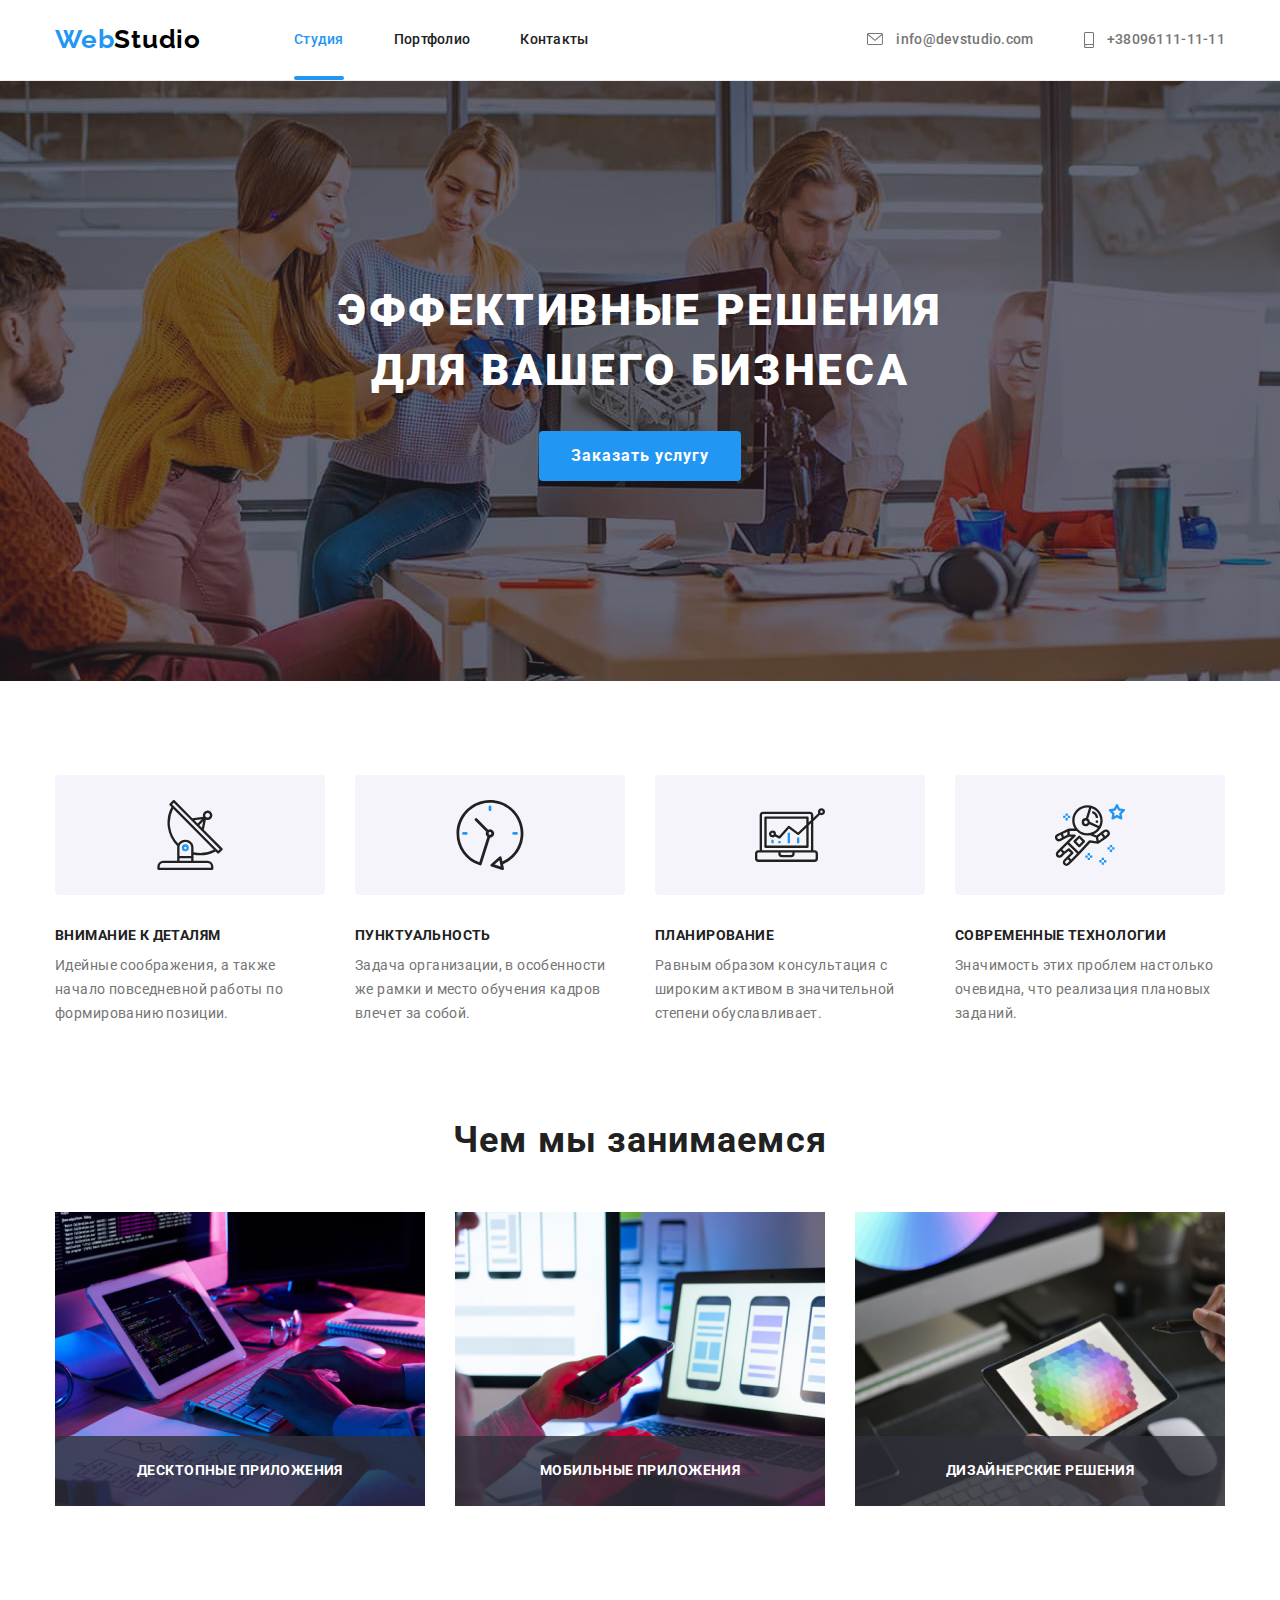
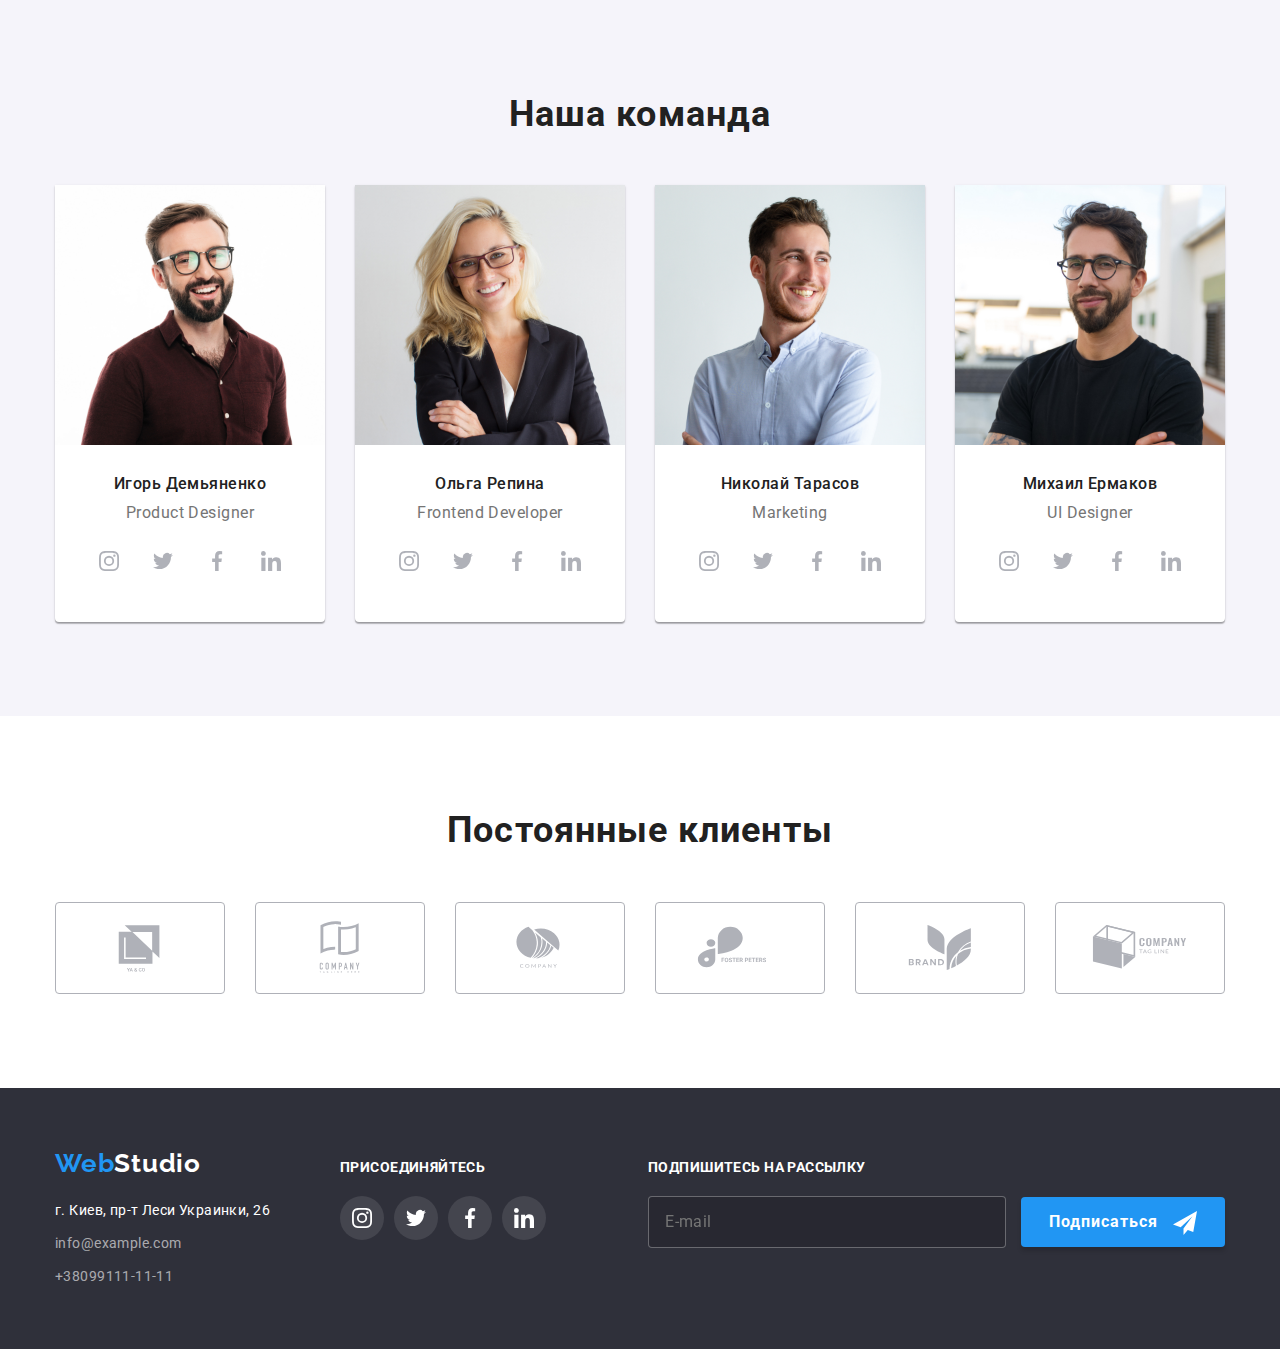
==== index.html @ dc4d94fd "Initial commit" ====
<!DOCTYPE html>
<html lang="ru">
  <head>
    <meta charset="UTF-8" />
    <meta http-equiv="X-UA-Compatible" content="IE=edge" />
    <meta name="viewport" content="width=device-width, initial-scale=1.0" />
    <link
      rel="stylesheet"
      href="https://cdnjs.cloudflare.com/ajax/libs/modern-normalize/1.0.0/modern-normalize.min.css"
    />
    <link rel="stylesheet" href="./styles/style.css" />
    <title>goit-markup-hw-01</title>
    <link rel="preconnect" href="https://fonts.googleapis.com" />
    <link rel="preconnect" href="https://fonts.gstatic.com" crossorigin />
    <link
      href="https://fonts.googleapis.com/css2?family=Raleway:wght@700&family=Roboto:wght@400;500;700;900&display=swap"
      rel="stylesheet"
    />
  </head>
  <body>
    <!--header-->

    <header class="header-content">
      <div class="container nav">
        <nav class="header-nav">
          <a lang="en" class="logo" href="./index.html"><span class="logo-web">Web</span>Studio</a>

          <ul class="header-list list">
            <li class="item is-active">
              <a class="link nav-link current" href="./index.html">Студия</a>
            </li>
            <li class="item"><a class="link nav-link" href="./portfolio.html">Портфолио</a></li>
            <li class="item"><a class="link nav-link" href="./index.html">Контакты</a></li>
          </ul>
        </nav>
        <ul class="contact-list list">
          <li class="contact-item item item-icon">
            <a class="link contact-link" href="mailto:info@devstudio.com">
              <svg class="icon-mail">
                <use href="./images/icon.svg/symbol-defs.svg#icon-mail"></use>
              </svg>
              info@devstudio.com
            </a>
          </li>
          <li class="contact-item item item-icon">
            <a class="link contact-link" href="tel:+380961111111"
              ><svg class="icon-smartphone">
                <use href="./images/icon.svg/symbol-defs.svg#icon-smartphone"></use>
              </svg>
              +38096111-11-11
            </a>
          </li>
        </ul>
      </div>
    </header>

    <!--Main-->

    <main>
      <!--title-->

      <section class="section hero-section">
        <div class="container hero-container">
          <h1 class="hero-title">
            Эффективные решения <br />
            для вашего бизнеса
          </h1>
          <button class="hero-button" type="button" data-modal-open>Заказать услугу</button>
        </div>

        <!-- modal -->

        <div class="backdrop is-hidden" data-modal>
          <div class="modal">
            <button class="modal-button" type="button" data-modal-close>
              <svg class="icon-close modal-icon">
                <use href="./images/icon.svg/symbol-defs.svg#icon-close-black"></use>
              </svg>
            </button>
            <b class="modal-title">Оставьте свои данные, мы вам перезвоним</b>
            <form
              action="signup-form"
              class="modal-form signup-form js-speaker-form"
              autocomplete="off"
            >
              <label class="signup-label">
                Имя
                <input class="signup-input" type="text" name="username" required />
                <svg class="signup-icon">
                  <use href="./images/icon.svg/symbol-defs.svg#icon-person-black"></use>
                </svg>
              </label>

              <label class="signup-label">
                Телефон<input class="signup-input" type="tel" name="phone-number" required />
                <svg class="signup-icon">
                  <use href="./images/icon.svg/symbol-defs.svg#icon-phone-black"></use>
                </svg>
              </label>

              <label class="signup-label">
                Почта
                <input class="signup-input" type="email" name="email" required />
                <svg class="signup-icon">
                  <use href="./images/icon.svg/symbol-defs.svg#icon-email-black"></use>
                </svg>
              </label>

              <label class="signup-comment signup-label">
                Ком ментарий
                <textarea
                  class="signup-text signup-input"
                  name="comment"
                  rows="7"
                  placeholder="Введите текст"
                >
                </textarea>
              </label>

              <div class="policy-container">
                <label class="policy policy-label">
                  <input class="policy-input" type="checkbox" required />
                  Соглашаюсь с рассылкой и принимаю
                  <span class="policy-icon"></span>
                </label>
                <a class="link policy-link" href="">Условия договора</a>
                <button class="form-button" type="submit">Отправить</button>
              </div>
            </form>
          </div>
        </div>
      </section>

      <!--skills-->

      <section class="section skill-section">
        <h2 class="visually-hidden">Скилы</h2>

        <div class="container skill-container">
          <ul class="skill-list list">
            <li class="skill-box">
              <h3 class="skill-title">Внимание к деталям</h3>
              <p class="skill-text">
                Идейные соображения, а также начало повседневной работы по формированию позиции.
              </p>
            </li>

            <li class="skill-box">
              <h3 class="skill-title">Пунктуальность</h3>
              <p class="skill-text">
                Задача организации, в особенности же рамки и место обучения кадров влечет за собой.
              </p>
            </li>

            <li class="skill-box">
              <h3 class="skill-title">Планирование</h3>
              <p class="skill-text">
                Равным образом консультация с широким активом в значительной степени обуславливает.
              </p>
            </li>

            <li class="skill-box">
              <h3 class="skill-title">Современные технологии</h3>
              <p class="skill-text">
                Значимость этих проблем настолько очевидна, что реализация плановых заданий.
              </p>
            </li>
          </ul>
        </div>
      </section>

      <!-- our work -->

      <section class="section work-section">
        <div class="container work-container">
          <h2 class="work-title">Чем мы занимаемся</h2>

          <ul class="work-list list set-card">
            <li class="work-item set-item">
              <img src="./images/box1.jpg" alt="работа" width="370" />
              <p class="work-text">Десктопные приложения</p>
            </li>
            <li class="work-item set-item">
              <img src="./images/box2.jpg" alt="работа" width="370" />
              <p class="work-text">Мобильные приложения</p>
            </li>
            <li class="work-item set-item">
              <img src="./images/box3.jpg" alt="работа" width="370" />
              <p class="work-text">Дизайнерские решения</p>
            </li>
          </ul>
        </div>
      </section>

      <!--our team -->

      <section class="section team-section">
        <div class="container team-container">
          <h2 class="team-title">Наша команда</h2>

          <ul class="team-list list set-card">
            <li class="team-worker set-item">
              <img
                class="worker-photo"
                src="./images/photo1.jpg"
                alt="работник1"
                width="270"
                height="260"
              />
              <div class="team-context">
                <h3 class="team-name">Игорь Демьяненко</h3>
                <p class="team-job">Product Designer</p>
                <ul class="list list-icon">
                  <li class="icon-item icon-social">
                    <a class="link link-icon" href="./portfolio.html">
                      <svg class="icon">
                        <use href="./images/icon.svg/symbol-defs.svg#icon-instagram"></use>
                      </svg>
                    </a>
                  </li>
                  <li class="icon-item icon-social">
                    <a class="link link-icon" href="./portfolio.html">
                      <svg class="icon">
                        <use
                          href="./images/icon.svg/symbol-defs.svg#icon-twitter"
                          width="20"
                          height="20"
                        ></use>
                      </svg>
                    </a>
                  </li>
                  <li class="icon-item icon-social">
                    <a class="link link-icon" href="./portfolio.html">
                      <svg class="icon">
                        <use
                          href="./images/icon.svg/symbol-defs.svg#icon-facebook"
                          width="20"
                          height="20"
                        ></use>
                      </svg>
                    </a>
                  </li>
                  <li class="icon-item icon-social">
                    <a class="link link-icon" href="./portfolio.html">
                      <svg class="icon">
                        <use
                          href="./images/icon.svg/symbol-defs.svg#icon-linkedin"
                          width="20"
                          height="20"
                        ></use>
                      </svg>
                    </a>
                  </li>
                </ul>
              </div>
            </li>

            <li class="team-worker set-item">
              <img
                class="worker-photo"
                src="./images/photo2.jpg"
                alt="работник2"
                width="270"
                height="260"
              />
              <div class="team-context">
                <h3 class="team-name">Ольга Репина</h3>
                <p class="team-job">Frontend Developer</p>
                <ul class="list list-icon">
                  <li class="icon-item icon-social">
                    <a class="link link-icon" href="./portfolio.html">
                      <svg class="icon">
                        <use href="./images/icon.svg/symbol-defs.svg#icon-instagram"></use>
                      </svg>
                    </a>
                  </li>
                  <li class="icon-item icon-social">
                    <a class="link link-icon" href="./portfolio.html">
                      <svg class="icon">
                        <use
                          href="./images/icon.svg/symbol-defs.svg#icon-twitter"
                          width="20"
                          height="20"
                        ></use>
                      </svg>
                    </a>
                  </li>
                  <li class="icon-item icon-social">
                    <a class="link link-icon" href="./portfolio.html">
                      <svg class="icon">
                        <use
                          href="./images/icon.svg/symbol-defs.svg#icon-facebook"
                          width="20"
                          height="20"
                        ></use>
                      </svg>
                    </a>
                  </li>
                  <li class="icon-item">
                    <a class="link link-icon" href="./portfolio.html">
                      <svg class="icon">
                        <use
                          href="./images/icon.svg/symbol-defs.svg#icon-linkedin"
                          width="20"
                          height="20"
                        ></use>
                      </svg>
                    </a>
                  </li>
                </ul>
              </div>
            </li>
            <li class="team-worker set-item">
              <img
                class="worker-photo"
                src="./images/photo3.jpg"
                alt="работник3"
                width="270"
                height="260"
              />
              <div class="team-context">
                <h3 class="team-name">Николай Тарасов</h3>
                <p class="team-job">Marketing</p>
                <ul class="list list-icon">
                  <li class="icon-item icon-social">
                    <a class="link link-icon" href="./portfolio.html">
                      <svg class="icon">
                        <use href="./images/icon.svg/symbol-defs.svg#icon-instagram"></use>
                      </svg>
                    </a>
                  </li>
                  <li class="icon-item icon-social">
                    <a class="link link-icon" href="./portfolio.html">
                      <svg class="icon">
                        <use
                          href="./images/icon.svg/symbol-defs.svg#icon-twitter"
                          width="20"
                          height="20"
                        ></use>
                      </svg>
                    </a>
                  </li>
                  <li class="icon-item icon-social">
                    <a class="link link-icon" href="./portfolio.html">
                      <svg class="icon">
                        <use
                          href="./images/icon.svg/symbol-defs.svg#icon-facebook"
                          width="20"
                          height="20"
                        ></use>
                      </svg>
                    </a>
                  </li>
                  <li class="icon-item">
                    <a class="link link-icon" href="./portfolio.html">
                      <svg class="icon">
                        <use
                          href="./images/icon.svg/symbol-defs.svg#icon-linkedin"
                          width="20"
                          height="20"
                        ></use>
                      </svg>
                    </a>
                  </li>
                </ul>
              </div>
            </li>

            <li class="team-worker set-item">
              <img
                class="worker-photo"
                src="./images/photo4.jpg"
                alt="работник4"
                width="270"
                height="260"
              />
              <div class="team-context">
                <h3 class="team-name">Михаил Ермаков</h3>
                <p class="team-job">UI Designer</p>
                <ul class="list list-icon">
                  <li class="icon-item icon-social">
                    <a class="link link-icon" href="./portfolio.html">
                      <svg class="icon">
                        <use href="./images/icon.svg/symbol-defs.svg#icon-instagram"></use>
                      </svg>
                    </a>
                  </li>
                  <li class="icon-item icon-social">
                    <a class="link link-icon" href="./portfolio.html">
                      <svg class="icon">
                        <use
                          href="./images/icon.svg/symbol-defs.svg#icon-twitter"
                          width="20"
                          height="20"
                        ></use>
                      </svg>
                    </a>
                  </li>
                  <li class="icon-item icon-social">
                    <a class="link link-icon" href="./portfolio.html">
                      <svg class="icon">
                        <use
                          href="./images/icon.svg/symbol-defs.svg#icon-facebook"
                          width="20"
                          height="20"
                        ></use>
                      </svg>
                    </a>
                  </li>
                  <li class="icon-item icon-social">
                    <a class="link link-icon" href="./portfolio.html">
                      <svg class="icon">
                        <use
                          href="./images/icon.svg/symbol-defs.svg#icon-linkedin"
                          width="20"
                          height="20"
                        ></use>
                      </svg>
                    </a>
                  </li>
                </ul>
              </div>
            </li>
          </ul>
        </div>
      </section>

      <!-- clients -->

      <section class="section">
        <div class="container">
          <h2 class="title title-client">Постоянные клиенты</h2>

          <ul class="list list-client set-card">
            <li class="item-client set-item">
              <a class="link link-client" href="">
                <svg class="icon-client company1">
                  <use href="./images/icon.svg/symbol-defs.svg#icon-company1"></use>
                </svg>
              </a>
            </li>
            <li class="item-client set-item">
              <a class="link link-client" href="">
                <svg class="icon-client company2">
                  <use href="./images/icon.svg/symbol-defs.svg#icon-company2"></use>
                </svg>
              </a>
            </li>
            <li class="item-client set-item">
              <a class="link link-client" href="">
                <svg class="icon-client company3">
                  <use href="./images/icon.svg/symbol-defs.svg#icon-company3"></use>
                </svg>
              </a>
            </li>
            <li class="item-client set-item">
              <a class="link link-client" href="">
                <svg class="icon-client company4">
                  <use href="./images/icon.svg/symbol-defs.svg#icon-company4"></use>
                </svg>
              </a>
            </li>
            <li class="item-client set-item">
              <a class="link link-client" href="">
                <svg class="icon-client company5">
                  <use href="./images/icon.svg/symbol-defs.svg#icon-company5"></use>
                </svg>
              </a>
            </li>
            <li class="item-client set-item">
              <a class="link link-client" href="">
                <svg class="icon-client company6">
                  <use href="./images/icon.svg/symbol-defs.svg#icon-company6"></use>
                </svg>
              </a>
            </li>
          </ul>
        </div>
      </section>
    </main>

    <!--footer-->

    <footer class="footer-content">
      <div class="container footer-container">
        <div>
          <a lang="en" class="logo" href="./index.html"><span class="logo-web">Web</span>Studio</a>
          <address class="addres">
            <ul class="footer-list list">
              <li class="item footer-item">
                <a
                  class="map-link"
                  href="https://goo.gl/maps/2Jbn84FayPKxQuNF9"
                  target="_blank"
                  rel="noopener nofollow"
                  >г. Киев, пр-т Леси Украинки, 26
                </a>
              </li>
              <li class="item footer-item">
                <a class="link" href="mailto:info@example.com">info@example.com</a>
              </li>
              <li class="item footer-item">
                <a class="link" href="tel:+380991111111">+38099111-11-11</a>
              </li>
            </ul>
          </address>
        </div>
        <div class="container-social">
          <p class="social-title footer-title">присоединяйтесь</p>
          <ul class="list list-social">
            <li class="item-social icon-social">
              <a class="link" href="">
                <svg class="footer-icon">
                  <use href="./images/icon.svg/symbol-defs.svg#icon-instagram"></use>
                </svg>
              </a>
            </li>
            <li class="item-social icon-social">
              <a class="link" href="">
                <svg class="footer-icon">
                  <use href="./images/icon.svg/symbol-defs.svg#icon-twitter"></use>
                </svg>
              </a>
            </li>
            <li class="item-social icon-social">
              <a class="link" href="">
                <svg class="footer-icon">
                  <use href="./images/icon.svg/symbol-defs.svg#icon-facebook"></use>
                </svg>
              </a>
            </li>
            <li class="item-social icon-social">
              <a class="link" href="">
                <svg class="footer-icon">
                  <use href="./images/icon.svg/symbol-defs.svg#icon-linkedin"></use>
                </svg>
              </a>
            </li>
          </ul>
        </div>
        <div class="form-container subscribe-container">
          <p class="form-title footer-title">Подпишитесь на рассылку</p>
          <form
            class="footer-subscribe form-subscribe js-speaker-form"
            action="subscribe"
            autocomplete="off"
          >
            <label class="subscribe-label">
              <input
                class="subscribe-input"
                type="email"
                name="email"
                placeholder="E-mail"
                required
              />
            </label>

            <button class="subscribe-button" type="submit">
              Подписаться
              <svg class="subscribe-icon">
                <use
                  href="./images/icon.svg/symbol-defs.svg#icon-telegram"
                  width="24"
                  height="24"
                ></use>
              </svg>
            </button>
          </form>
        </div>
      </div>
    </footer>
    <script src="./js/modal.js"></script>
  </body>
</html>
---- styles/style.css ----
:root {
  --primari-text-color: #757575;
  --secondary-text-color: #ffffff;
  --title-text-color: #212121;
  --first-bcg-color: #2f303a;
  --second-bcg-color: #f5f4fa;
  --link-color: #2196f3;
  --link-bg-color: #188ce8;
  --third-text-color: rgba(255, 255, 255, 0.6);
  --first-logo-color: #2196f3;
  --second-logo-color: #000000;
  --main-border-color: #ececec;
  --secondary-border-color: #eeeeee;
  --main-icon-color: #afb1b8;
  --main-bg-icon-color: rgba(255, 255, 255, 0.1);
  --hero-linear-gradient: rgba(47, 48, 58, 0.4);
  --items: 4;
  --indent: 30px;
  --amount: 3;
}

body {
  font-family: 'Roboto', sans-serif;
  font-size: 14px;
  letter-spacing: 0.03em;
  background-color: #ffffff;
  color: var(--primari-text-color);
}

h1,
h2,
h3,
h4,
h5,
h6,
p {
  margin: 0;
}

img {
  display: block;
  max-width: 100%;
  height: auto;
}

.list {
  list-style: none;
  padding-left: 0;
  margin: 0;
}

.link {
  text-decoration: none;
}

.icon-social:not(:last-child) {
  margin-right: 10px;
}

/* flex-сітка start*/

.set-card {
  display: flex;
  margin: calc(-1 * var(--indent) / 2);
}

.set-item {
  margin: calc(var(--indent) / 2);
  flex-basis: calc((100% - var(--indent) * var(--items)) / var(--amount));
}

/* flex-сітка end */

/* container */

.container {
  width: 1200px;
  margin: 0 auto;
  padding: 0 15px;
}

/* section */
.section {
  padding-top: 94px;
  padding-bottom: 94px;
}
/* header */

.header-content {
  border-bottom: 1px solid var(--main-border-color);
}

.header-content .logo {
  padding-top: 24px;
  padding-bottom: 25px;
  font-family: 'Raleway';
  font-weight: 700;
  font-size: 26px;
  line-height: 1.19;
  letter-spacing: 0.03em;
  text-decoration: none;
  color: var(--second-logo-color);
}

.logo-web {
  color: var(--first-logo-color);
}

.header-nav {
  display: flex;
}

.container.nav {
  display: flex;
  align-items: center;
}

.header-list {
  align-items: center;
  display: flex;

  margin-left: 93px;
}

.item.is-active {
  position: relative;
}

.header-content .link:hover,
.header-content .link:focus {
  color: var(--link-color);
}

.header-list .link {
  display: block;
  text-decoration: none;
  font-weight: 500;
  font-size: 14px;
  line-height: 1.14;
  letter-spacing: 0.02em;
  color: var(--title-text-color);
  transition: color 250ms cubic-bezier(0.4, 0, 0.2, 1);
}

.header-list .link.current {
  color: var(--link-color);
}

.link.current::after {
  position: absolute;
  content: '';

  bottom: -32px;
  left: 0;
  border-radius: 2px;

  width: 100%;
  height: 4px;

  background-color: var(--link-color);
}

.header-list > .item:nth-child(n + 2) {
  margin-left: 50px;
}

.item-icon:hover,
.item-icon:focus {
  color: var(--link-color);
}

.contact-list {
  display: flex;

  margin-left: auto;
}

.contact-list .link {
  cursor: pointer;

  font-weight: 500;
  font-size: 14px;
  line-height: 1.14;
  letter-spacing: 0.02em;

  color: var(--primari-text-color);

  transition: color 250ms cubic-bezier(0.4, 0, 0.2, 1);
}

.contact-list > .item:nth-child(n + 2) {
  margin-left: 50px;
}

.icon-mail {
  vertical-align: -1px;

  width: 16px;
  height: 12px;

  margin-right: 10px;

  fill: currentColor;
}

.icon-smartphone {
  vertical-align: bottom;

  width: 10px;
  height: 16px;

  margin-right: 10px;

  fill: currentColor;
}

/* main */

/* hiden */

.visually-hidden {
  position: absolute;
  width: 1px;
  height: 1px;
  margin: -1px;
  border: 0;
  padding: 0;

  white-space: nowrap;
  clip-path: inset(100%);
  clip: rect(0 0 0 0);
  overflow: hidden;
}

/* portfolio setion */

/* portfolio buttons */

.list-button {
  display: flex;
  justify-content: center;

  margin-bottom: 50px;
}

.list-button > .item:nth-child(n + 2) {
  margin-left: 8px;
}

.project-button {
  cursor: pointer;

  border-radius: 4px;
  border: transparent;

  padding: 6px 22px;

  text-align: center;

  text-decoration: none;
  font-family: 'Roboto';
  font-style: normal;
  font-weight: 500;
  font-size: 16px;
  line-height: 1.62;
  letter-spacing: 0.03em;
  background-color: var(--second-bcg-color);
  color: var(--title-text-color);

  transition: color 250ms cubic-bezier(0.4, 0, 0.2, 1),
    background-color 250ms cubic-bezier(0.4, 0, 0.2, 1),
    box-shadow 250ms cubic-bezier(0.4, 0, 0.2, 1);
}

.project-button:hover,
.project-button:focus {
  background-color: var(--link-color);
  color: var(--secondary-text-color);

  box-shadow: 0px 3px 1px rgba(0, 0, 0, 0.1), 0px 1px 2px rgba(0, 0, 0, 0.08),
    0px 2px 2px rgba(0, 0, 0, 0.12);
}

/* portfolio projects */

.project-list {
  --items: 3;
  --amount: 3;
}

.project-list {
  flex-wrap: wrap;
}

.project-card:hover,
.project-card:focus {
  box-shadow: 0px 1px 1px rgba(0, 0, 0, 0.12), 0px 4px 4px rgba(0, 0, 0, 0.06),
    1px 4px 6px rgba(0, 0, 0, 0.16);
}

.project-card {
  display: block;

  transition: box-shadow 250ms cubic-bezier(0.4, 0, 0.2, 1);
}

.project-slider {
  position: relative;
  overflow: hidden;
}

.project-desc {
  position: absolute;

  width: 100%;
  height: 100%;

  top: 0;
  transform: translateY(100%);

  padding: 63px 24px;

  text-align: center;

  font-weight: 400;
  font-size: 18px;
  line-height: 1.55;
  letter-spacing: 0.03em;

  color: var(--secondary-text-color);

  background-color: rgba(33, 150, 243, 0.9);

  transition: transform 250ms cubic-bezier(0.4, 0, 0.2, 1);
}

.project-card:hover .project-desc,
.project-card:focus .project-desc {
  transform: translateY(0);
}

.project-box {
  padding: 20px 24px;
  border: 1px solid var(--secondary-border-color);
  border-top: none;
}

.project-title {
  margin-bottom: 4px;
  margin-right: auto;
  font-weight: 700;
  font-size: 18px;
  line-height: 2;
  letter-spacing: 0.06em;
  color: var(--title-text-color);
}

.project-text {
  margin-right: auto;
  font-weight: 400;
  font-size: 16px;
  line-height: 1.88;

  letter-spacing: 0.03em;

  color: var(--primari-text-color);
}

/* hero title*/

.hero-section {
  background-image: linear-gradient(
      to right,
      var(--hero-linear-gradient),
      var(--hero-linear-gradient)
    ),
    url(../images/background-image-hero.jpg);

  background-position: center;
  background-repeat: no-repeat;
  background-size: cover;

  max-width: 1600px;
  height: 600px;

  margin-left: auto;
  margin-right: auto;
  padding-bottom: 200px;
  padding-top: 200px;

  text-align: center;
  background-color: var(--first-bcg-color);
}

.hero-title {
  margin-bottom: 30px;
  font-weight: 900;
  font-size: 44px;
  line-height: 1.36;

  text-align: center;
  letter-spacing: 0.06em;

  text-transform: uppercase;
  color: var(--secondary-text-color);
}

.hero-button {
  cursor: pointer;
  font-weight: 700;
  font-size: 16px;
  line-height: 1.88;

  padding: 10px 32px;

  letter-spacing: 0.06em;
  color: var(--secondary-text-color);
  background-color: var(--link-color);

  border-radius: 4px;
  border: none;

  transition: box-shadow 250ms cubic-bezier(0.4, 0, 0.2, 1),
    background-color 250ms cubic-bezier(0.4, 0, 0.2, 1);
}

.hero-button:hover,
.hero-button:focus {
  background-color: #188ce8;
  box-shadow: 0px 4px 4px rgba(0, 0, 0, 0.15);
}

/* modal and backdrop */

.backdrop {
  position: fixed;
  top: 0;
  left: 0;

  z-index: 1;

  width: 100%;
  height: 100%;

  background-color: rgba(0, 0, 0, 0.2);
  transition: opacity 250ms cubic-bezier(0.4, 0, 0.2, 1);
}

.backdrop.is-hidden {
  opacity: 0;
  pointer-events: none;
}

.modal {
  position: absolute;

  top: 0;
  left: 0;
  top: 50%;
  left: 50%;
  transform: translate(-50%, -50%);

  width: 528px;
  height: 581px;

  padding: 40px;

  background-color: var(--secondary-text-color);
  box-shadow: 0px 1px 3px rgba(0, 0, 0, 0.12), 0px 1px 1px rgba(0, 0, 0, 0.14),
    0px 2px 1px rgba(0, 0, 0, 0.2);
  border-radius: 4px;
}

.modal-button {
  position: absolute;

  right: 8px;
  top: 8px;

  cursor: pointer;

  padding: 0;

  display: flex;
  align-items: center;
  justify-content: center;

  width: 30px;
  height: 30px;
  cursor: pointer;
  border: 1px solid rgba(0, 0, 0, 0.1);
  border-radius: 50%;
  background-color: var(--secondary-text-color);
  transition: fill 250ms cubic-bezier(0.4, 0, 0.2, 1);
}

.icon-close {
  color: currentColor;
  width: 18px;
  height: 18px;
}

.modal-button:hover,
.modal-button:focus {
  fill: var(--link-color);
}

.modal-title {
  font-weight: 700;
  font-size: 20px;
  line-height: 1.15;

  letter-spacing: 0.03em;
  color: var(--title-text-color);
}

/* modal form */

.modal-form {
  display: flex;
  flex-direction: column;
  width: 448px;
  margin-top: 12px;
}

.signup-label {
  position: relative;

  margin-bottom: 10px;

  display: flex;
  flex-direction: column;
  text-align: start;

  font-weight: 400;
  font-size: 12px;
  line-height: 1.16;

  letter-spacing: 0.01em;
}

.signup-input {
  padding: 12px 42px;
  margin-top: 4px;
  border: 1px solid rgba(33, 33, 33, 0.2);
  border-radius: 4px;
  transition: border-color 250ms cubic-bezier(0.4, 0, 0.2, 1);
}

.signup-label:focus-within .signup-input,
.signup-label:hover .signup-input {
  border-color: var(--link-color);
  outline: none;
}

.signup-label:hover .signup-icon,
.signup-label:focus-within .signup-icon {
  fill: var(--link-color);
}

.signup-icon {
  position: absolute;
  top: 50%;
  left: 12px;

  width: 18px;
  height: 18px;

  color: currentColor;
  transition: fill 250ms cubic-bezier(0.4, 0, 0.2, 1);
}

.signup-comment {
  margin-bottom: 20px;
}

.signup-text {
  padding: 12px 16px;
  resize: none;
}

.signup-text::placeholder {
  font-weight: 400;
  font-size: 14px;
  line-height: 16px;
  letter-spacing: 0.01em;

  color: rgba(117, 117, 117, 0.5);
}

.policy-label {
  position: relative;
  font-weight: 400;

  line-height: 1.71;
}

.policy-input {
  appearance: none;
}

.policy-input:checked + .policy-icon {
  background-image: url(../images/icon.svg/icon-check.svg);
}

.policy-input:focus + .policy-icon {
  outline: 2px solid var(--second-logo-color);
  border-radius: 2px;
  background-image: url(../images/icon.svg/icon-focus.svg);
}

.policy-input:checked:focus + .policy-icon {
  outline: 2px solid var(--second-logo-color);
  background-image: url(../images/icon.svg/icon-check.svg);
}

.policy-icon {
  position: absolute;

  cursor: pointer;

  top: 0;
  left: -20px;
  width: 16px;
  height: 15px;

  background-image: url(../images/icon.svg/icon-disable.svg);
  background-size: cover;
  transition: background-image 250ms cubic-bezier(0.4, 0, 0.2, 1);
}

.policy-link {
  cursor: pointer;
  font-weight: 400;

  line-height: 1.71;

  text-decoration: underline;

  color: var(--link-color);
}

.form-button {
  cursor: pointer;
  font-weight: 700;
  font-size: 16px;
  line-height: 1.88;

  letter-spacing: 0.06em;

  margin-top: 30px;

  padding: 10px 55px;

  color: var(--secondary-text-color);

  background: var(--link-color);
  box-shadow: 0px 4px 4px rgba(0, 0, 0, 0.15);
  border-radius: 4px;

  border: none;
  transition: background-color 250ms cubic-bezier(0.4, 0, 0.2, 1);
}

.form-button:hover,
.form-button:focus {
  background-color: var(--link-bg-color);
}

/* skills */

.skill-list {
  display: flex;
}

.skill-box::before {
  content: '';
  display: inline-block;
  width: 270px;
  height: 120px;
  margin-bottom: 30px;

  border-radius: 4px;
  background-color: var(--second-bcg-color);

  background-repeat: no-repeat;
  background-position: center;
}

.skill-box:nth-child(1)::before {
  background-image: url(../images/icon.svg/satelit.svg);
}

.skill-box:nth-child(2)::before {
  background-image: url(../images/icon.svg/clock.svg);
}

.skill-box:nth-child(3)::before {
  background-image: url(../images/icon.svg/diagram.svg);
}

.skill-box:nth-child(4)::before {
  background-image: url(../images/icon.svg/astronaut.svg);
}

.skill-box:not(:last-child) {
  margin-right: 30px;
}

.skill-title {
  margin-bottom: 10px;
  font-weight: 700;
  font-size: 14px;
  line-height: 1.14;

  text-transform: uppercase;
  color: var(--title-text-color);
}

.skill-text {
  font-weight: 400;

  line-height: 1.71;
}

/* our work */

.work-list {
  --items: 3;
  --amount: 2;
}

.work-section {
  padding-top: 0;
}

.work-title {
  margin-bottom: 50px;
  font-weight: 700;
  font-size: 36px;
  line-height: 1.16;
  text-align: center;
  letter-spacing: 0.03em;

  color: var(--title-text-color);
}

.work-item {
  position: relative;
}

.work-text {
  position: absolute;

  display: flex;
  justify-content: center;
  align-items: center;

  left: 0;
  bottom: 0;

  width: 100%;
  min-height: 70px;

  font-weight: 700;
  line-height: 1.14px;

  text-transform: uppercase;

  color: var(--secondary-text-color);
  background: rgba(47, 48, 58, 0.8);
}

/* our team */

.team-section {
  background-color: var(--second-bcg-color);
}

.team-list {
  --items: 4;
  --amount: 3;
}

.team-worker {
  border-radius: 0px 0px 4px 4px;
  box-shadow: 0px 1px 3px rgba(0, 0, 0, 0.12), 0px 1px 1px rgba(0, 0, 0, 0.14),
    0px 2px 1px rgba(0, 0, 0, 0.2);
  background-color: var(--secondary-text-color);
}

.team-context {
  padding-top: 30px;
  padding-bottom: 39px;
}

.team-title {
  margin-bottom: 50px;
  font-weight: 700;
  font-size: 36px;
  line-height: 1.16;
  text-align: center;
  letter-spacing: 0.03em;
  color: var(--title-text-color);
}

.team-name {
  margin-top: 0;
  margin-bottom: 10px;
  font-weight: 500;
  font-size: 16px;
  line-height: 1.18;

  text-align: center;
  letter-spacing: 0.03em;
  color: var(--title-text-color);
}

.team-job {
  font-weight: 400;
  font-size: 16px;
  line-height: 1.18;
  margin-bottom: 16px;

  text-align: center;
  letter-spacing: 0.03em;
}

/*  team icons */

.list-icon {
  display: flex;

  justify-content: center;
}

.link-icon {
  display: flex;

  cursor: pointer;

  width: 44px;
  height: 44px;

  border-radius: 50%;

  color: var(--main-icon-color);
  justify-content: center;
  align-items: center;

  transition: color 250ms cubic-bezier(0.4, 0, 0.2, 1),
    background-color 250ms cubic-bezier(0.4, 0, 0.2, 1);
}

.link-icon:hover,
.link-icon:focus {
  background-color: var(--link-color);
  color: var(--secondary-text-color);
}

.icon {
  fill: currentColor;
  width: 20px;
  height: 20px;
}

.icon:hover,
.icon:focus {
  fill: var(--secondary-text-color);
}

/* clients */

.title-client {
  margin-bottom: 50px;
  font-weight: 700;
  font-size: 36px;
  line-height: 1.16;
  text-align: center;
  letter-spacing: 0.03em;

  color: var(--title-text-color);
}

.list-client {
  --item: 6;
  --amount: 5;
}

.link-client {
  display: flex;

  align-items: center;
  justify-content: center;

  cursor: pointer;

  width: 170px;
  height: 92px;

  border: 1px solid var(--main-icon-color);

  border-radius: 4px;

  color: var(--main-icon-color);

  transition: color 250ms cubic-bezier(0.4, 0, 0.2, 1),
    border-color 250ms cubic-bezier(0.4, 0, 0.2, 1);
}

.link-client:hover,
.link-client:focus-visible {
  color: var(--link-color);
  border-color: var(--link-color);
  outline: none;
}

.icon-client {
  fill: currentColor;
  width: 106px;
  height: 60px;
}

/* footer */

.footer-container {
  display: flex;
  align-items: baseline;
}

.footer-content {
  padding-top: 60px;
  padding-bottom: 60px;
  background-color: var(--first-bcg-color);
}

.footer-content .logo {
  display: block;
  font-family: 'Raleway';
  font-weight: 700;
  font-size: 26px;
  line-height: 1.19;
  letter-spacing: 0.03em;
  color: var(--secondary-text-color);
  text-decoration: none;
}

.footer-list .link:hover,
.footer-list .link:focus {
  color: var(--link-color);
}

.addres {
  margin-top: 20px;
  font-style: normal;
}

.footer-list .link {
  font-weight: 400;
  font-size: 14px;
  line-height: 1.71;
  letter-spacing: 0.03em;
  color: rgba(255, 255, 255, 0.6);

  transition: color 250ms cubic-bezier(0.4, 0, 0.2, 1);
}

.footer-list > .item:nth-child(n + 2) {
  margin-top: 9px;
}

.map-link {
  text-decoration: none;
  font-weight: 400;
  font-size: 14px;
  line-height: 1.71;
  letter-spacing: 0.03em;
  color: var(--secondary-text-color);

  transition: color 250ms cubic-bezier(0.4, 0, 0.2, 1);
}

.map-link:hover,
.map-link:focus {
  color: var(--link-color);
}

/*  social icons */

.container-social {
  margin-left: 70px;
}

.footer-title {
  font-weight: 700;
  font-size: 14px;
  line-height: 1.14;
  letter-spacing: 0.03em;
  text-transform: uppercase;

  color: var(--secondary-text-color);

  margin-bottom: 20px;
}

.list-social {
  display: flex;
}

.list-social .link {
  display: flex;

  align-items: center;
  justify-content: center;

  cursor: pointer;

  width: 44px;
  height: 44px;

  border-radius: 50%;
  color: var(--secondary-text-color);
  background-color: var(--main-bg-icon-color);

  transition: background-color 250ms cubic-bezier(0.4, 0, 0.2, 1);
}

.item-social > .link:hover,
.item-social > .link:focus {
  background-color: var(--link-color);
}

.footer-icon {
  fill: currentColor;

  width: 20px;
  height: 20px;
}

/* footer form subscribe */

.form-container {
  display: flex;
  flex-direction: column;
  margin-left: auto;
}

.subscribe-input {
  width: 358px;

  padding: 15px 16px;

  font-weight: 400;
  font-size: 16px;
  line-height: 1.25;

  letter-spacing: 0.03em;

  border: 1px solid rgba(255, 255, 255, 0.3);

  background-color: rgba(0, 0, 0, 0.15);
  backdrop-filter: drop-shadow(0px 4px 4px rgba(0, 0, 0, 0.15));
  border-radius: 4px;
  color: rgba(255, 255, 255, 0.6);
}

.subscribe-label:focus-within .subscribe-input {
  outline: none;
}

.subscribe-button {
  cursor: pointer;

  margin-left: 12px;
  padding: 10px 28px;

  font-weight: 700;
  font-size: 16px;
  line-height: 1.88;

  letter-spacing: 0.06em;

  color: var(--secondary-text-color);
  background: #2196f3;
  box-shadow: 0px 4px 4px rgba(0, 0, 0, 0.15);

  border-radius: 4px;
  border: none;
}

.subscribe-icon {
  vertical-align: middle;
  margin-left: 10px;
  width: 24px;
  height: 24px;
}
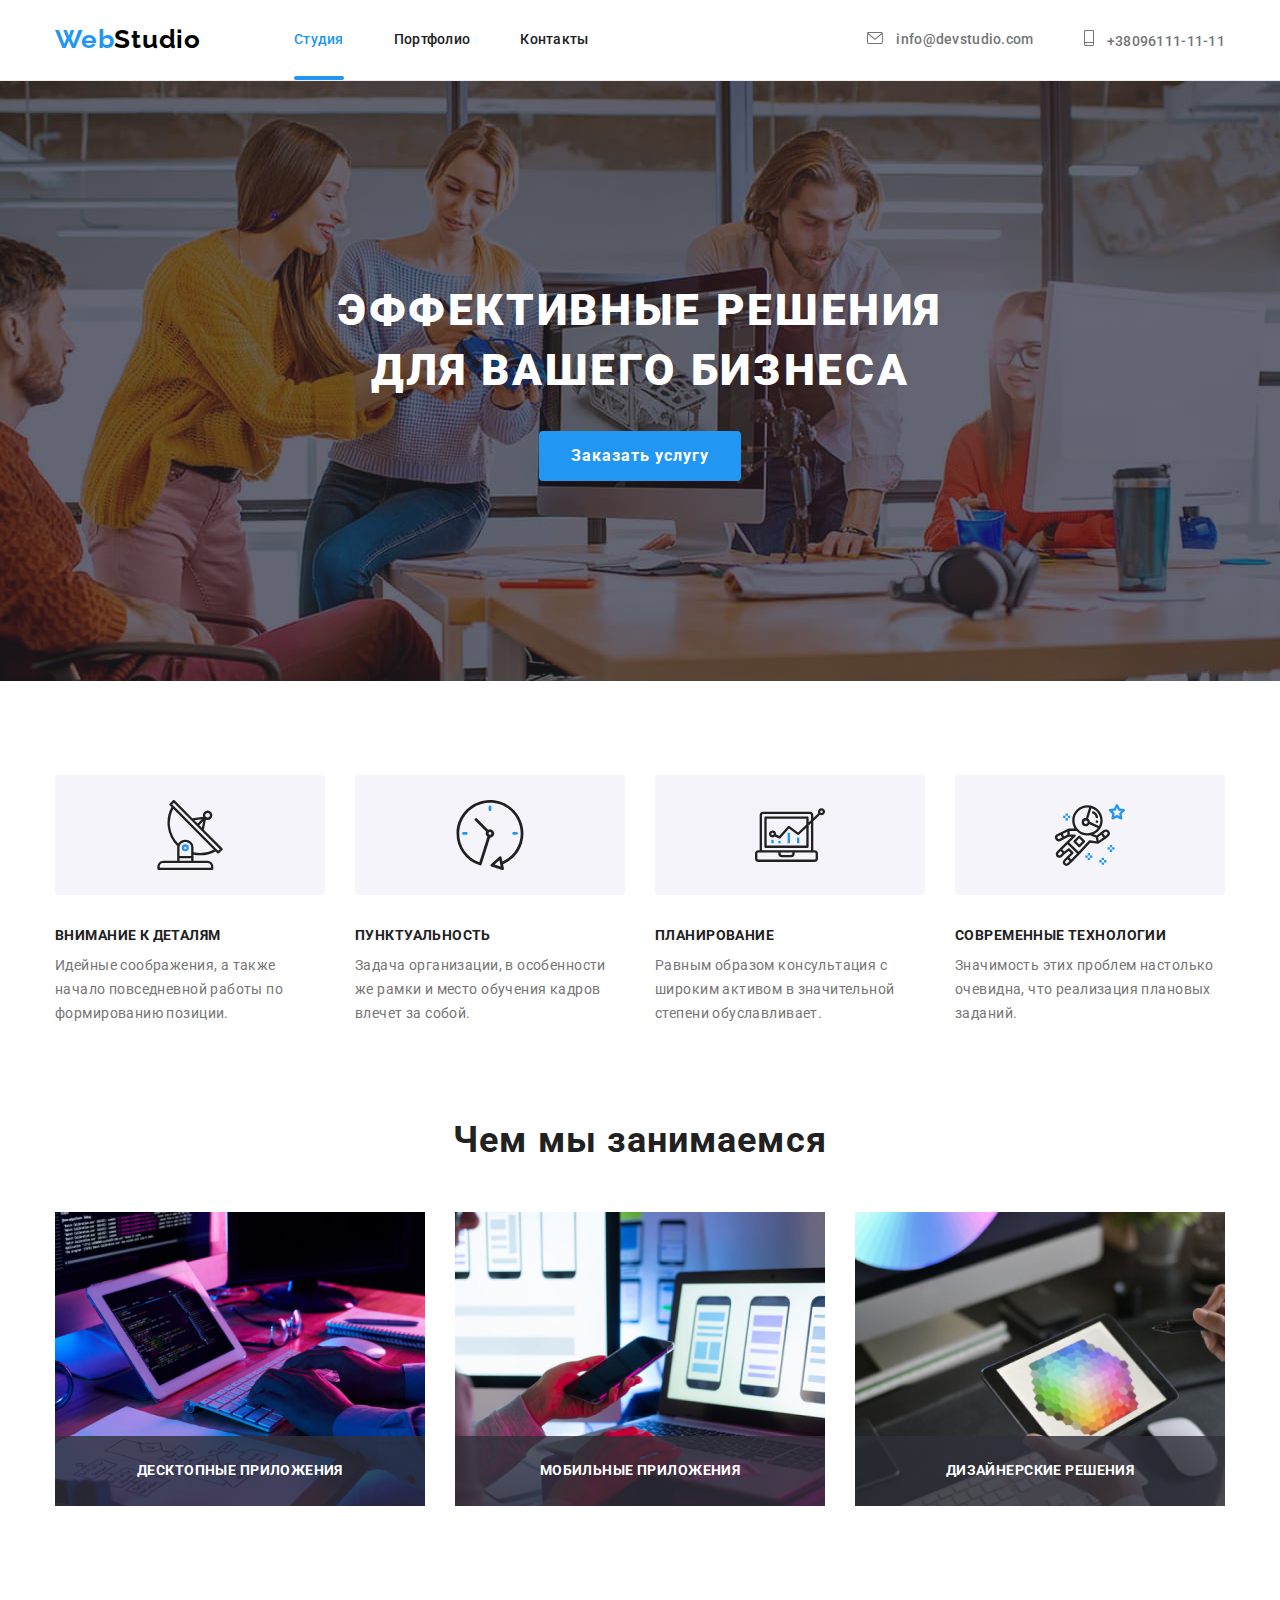
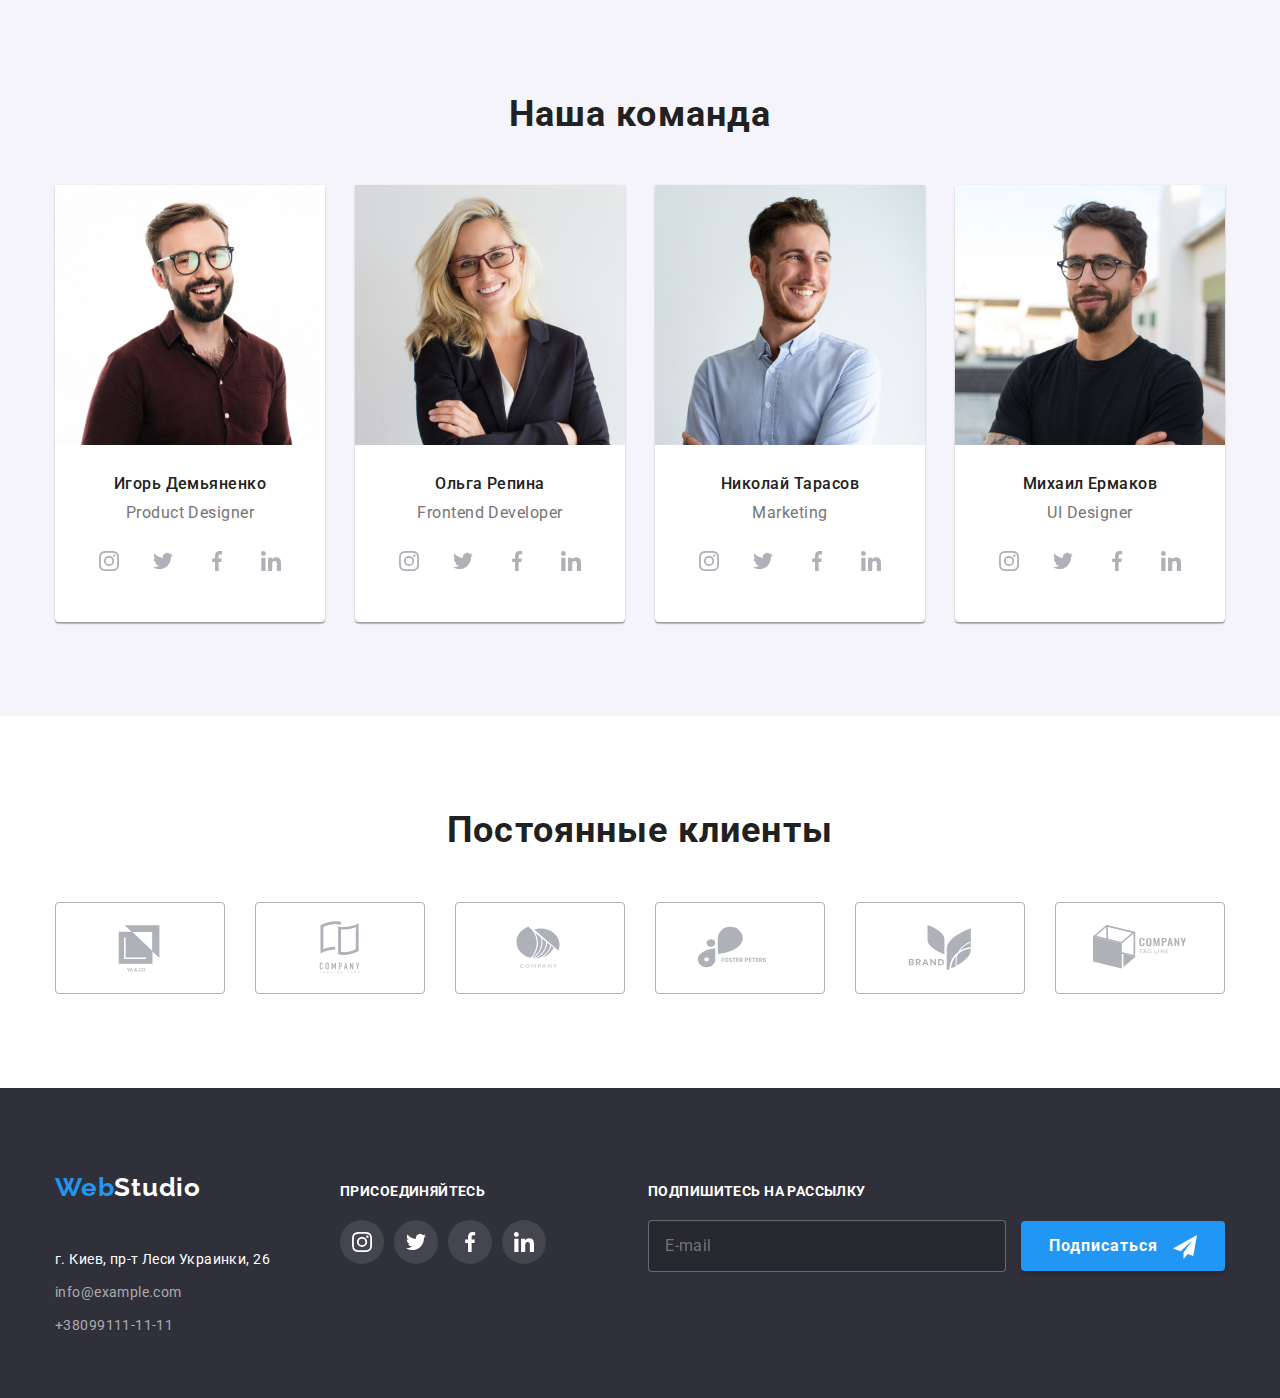
==== commit 8a15f368: "змінює назву классів по методології ВАМ" ====
--- a/index.html
+++ b/index.html
@@ -20,31 +20,37 @@
   <body>
     <!--header-->
 
-    <header class="header-content">
-      <div class="container nav">
-        <nav class="header-nav">
-          <a lang="en" class="logo" href="./index.html"><span class="logo-web">Web</span>Studio</a>
-
-          <ul class="header-list list">
-            <li class="item is-active">
-              <a class="link nav-link current" href="./index.html">Студия</a>
-            </li>
-            <li class="item"><a class="link nav-link" href="./portfolio.html">Портфолио</a></li>
-            <li class="item"><a class="link nav-link" href="./index.html">Контакты</a></li>
+    <header class="page__header">
+      <div class="container header__container">
+        <nav class="header__nav">
+          <a lang="en" class="logo header__logo" href="./index.html"
+            ><span class="header__logo--colorise">Web</span>Studio</a
+          >
+
+          <ul class="header__list list">
+            <li class="header__item header__item--active">
+              <a class="link header__link header__link--active" href="./index.html">Студия</a>
+            </li>
+            <li class="header__item">
+              <a class="link header__link" href="./portfolio.html">Портфолио</a>
+            </li>
+            <li class="header__item">
+              <a class="link header__link" href="./index.html">Контакты</a>
+            </li>
           </ul>
         </nav>
-        <ul class="contact-list list">
-          <li class="contact-item item item-icon">
-            <a class="link contact-link" href="mailto:info@devstudio.com">
-              <svg class="icon-mail">
+        <ul class="contacts list">
+          <li class="contacts__item item item-icon">
+            <a class="link contacts__link" href="mailto:info@devstudio.com">
+              <svg class="contacts__icon" width="16" height="12">
                 <use href="./images/icon.svg/symbol-defs.svg#icon-mail"></use>
               </svg>
               info@devstudio.com
             </a>
           </li>
-          <li class="contact-item item item-icon">
-            <a class="link contact-link" href="tel:+380961111111"
-              ><svg class="icon-smartphone">
+          <li class="contacts__item item item-icon">
+            <a class="link contacts__link" href="tel:+380961111111"
+              ><svg class="contacts__icon" width="10" height="16">
                 <use href="./images/icon.svg/symbol-defs.svg#icon-smartphone"></use>
               </svg>
               +38096111-11-11
@@ -59,57 +65,53 @@
     <main>
       <!--title-->
 
-      <section class="section hero-section">
-        <div class="container hero-container">
-          <h1 class="hero-title">
+      <section class="section hero">
+        <div class="container hero__container">
+          <h1 class="hero__title">
             Эффективные решения <br />
             для вашего бизнеса
           </h1>
-          <button class="hero-button" type="button" data-modal-open>Заказать услугу</button>
-        </div>
-
-        <!-- modal -->
+          <button class="hero__button" type="button" data-modal-open>Заказать услугу</button>
+        </div>
+
+        <!-- backdrop -->
 
         <div class="backdrop is-hidden" data-modal>
-          <div class="modal">
-            <button class="modal-button" type="button" data-modal-close>
-              <svg class="icon-close modal-icon">
+          <div class="backdrop__modal">
+            <button class="backdrop__button" type="button" data-modal-close>
+              <svg class="icon-close backdrop__icon">
                 <use href="./images/icon.svg/symbol-defs.svg#icon-close-black"></use>
               </svg>
             </button>
-            <b class="modal-title">Оставьте свои данные, мы вам перезвоним</b>
-            <form
-              action="signup-form"
-              class="modal-form signup-form js-speaker-form"
-              autocomplete="off"
-            >
-              <label class="signup-label">
+            <b class="title-backdrop">Оставьте свои данные, мы вам перезвоним</b>
+            <form action="signup-form" class="modal-form signup js-speaker-form" autocomplete="off">
+              <label class="signup__label">
                 Имя
-                <input class="signup-input" type="text" name="username" required />
-                <svg class="signup-icon">
+                <input class="signup__input" type="text" name="username" required />
+                <svg class="signup__icon">
                   <use href="./images/icon.svg/symbol-defs.svg#icon-person-black"></use>
                 </svg>
               </label>
 
-              <label class="signup-label">
-                Телефон<input class="signup-input" type="tel" name="phone-number" required />
-                <svg class="signup-icon">
+              <label class="signup__label">
+                Телефон<input class="signup__input" type="tel" name="phone-number" required />
+                <svg class="signup__icon">
                   <use href="./images/icon.svg/symbol-defs.svg#icon-phone-black"></use>
                 </svg>
               </label>
 
-              <label class="signup-label">
+              <label class="signup__label">
                 Почта
-                <input class="signup-input" type="email" name="email" required />
-                <svg class="signup-icon">
+                <input class="signup__input" type="email" name="email" required />
+                <svg class="signup__icon">
                   <use href="./images/icon.svg/symbol-defs.svg#icon-email-black"></use>
                 </svg>
               </label>
 
-              <label class="signup-comment signup-label">
-                Ком ментарий
+              <label class="signup__comment signup__label">
+                Комментарий
                 <textarea
-                  class="signup-text signup-input"
+                  class="signup__text signup__input"
                   name="comment"
                   rows="7"
                   placeholder="Введите текст"
@@ -117,51 +119,51 @@
                 </textarea>
               </label>
 
-              <div class="policy-container">
-                <label class="policy policy-label">
-                  <input class="policy-input" type="checkbox" required />
+              <div class="policy">
+                <label class="policy policy__label">
+                  <input class="policy__input" type="checkbox" required />
                   Соглашаюсь с рассылкой и принимаю
-                  <span class="policy-icon"></span>
+                  <span class="policy__icon"></span>
                 </label>
-                <a class="link policy-link" href="">Условия договора</a>
-                <button class="form-button" type="submit">Отправить</button>
+                <a class="link policy__link" href="">Условия договора</a>
+                <button class="policy__button" type="submit">Отправить</button>
               </div>
             </form>
           </div>
         </div>
       </section>
 
-      <!--skills-->
-
-      <section class="section skill-section">
+      <!--peculiarities-->
+
+      <section class="section">
         <h2 class="visually-hidden">Скилы</h2>
 
-        <div class="container skill-container">
-          <ul class="skill-list list">
-            <li class="skill-box">
-              <h3 class="skill-title">Внимание к деталям</h3>
-              <p class="skill-text">
+        <div class="container peculiarities">
+          <ul class="peculiarities__list list">
+            <li class="peculiarities__item">
+              <h3 class="peculiarities__title">Внимание к деталям</h3>
+              <p class="peculiarities__text">
                 Идейные соображения, а также начало повседневной работы по формированию позиции.
               </p>
             </li>
 
-            <li class="skill-box">
-              <h3 class="skill-title">Пунктуальность</h3>
-              <p class="skill-text">
+            <li class="peculiarities__item">
+              <h3 class="peculiarities__title">Пунктуальность</h3>
+              <p class="peculiarities__text">
                 Задача организации, в особенности же рамки и место обучения кадров влечет за собой.
               </p>
             </li>
 
-            <li class="skill-box">
-              <h3 class="skill-title">Планирование</h3>
-              <p class="skill-text">
+            <li class="peculiarities__item">
+              <h3 class="peculiarities__title">Планирование</h3>
+              <p class="peculiarities__text">
                 Равным образом консультация с широким активом в значительной степени обуславливает.
               </p>
             </li>
 
-            <li class="skill-box">
-              <h3 class="skill-title">Современные технологии</h3>
-              <p class="skill-text">
+            <li class="peculiarities__item">
+              <h3 class="peculiarities__title">Современные технологии</h3>
+              <p class="peculiarities__text">
                 Значимость этих проблем настолько очевидна, что реализация плановых заданий.
               </p>
             </li>
@@ -169,24 +171,24 @@
         </div>
       </section>
 
-      <!-- our work -->
-
-      <section class="section work-section">
-        <div class="container work-container">
-          <h2 class="work-title">Чем мы занимаемся</h2>
-
-          <ul class="work-list list set-card">
-            <li class="work-item set-item">
+      <!-- our jobs -->
+
+      <section class="section jobs">
+        <div class="container jobs__container">
+          <h2 class="jobs__title">Чем мы занимаемся</h2>
+
+          <ul class="jobs__list list set-card">
+            <li class="jobs__item set-item">
               <img src="./images/box1.jpg" alt="работа" width="370" />
-              <p class="work-text">Десктопные приложения</p>
-            </li>
-            <li class="work-item set-item">
+              <p class="jobs__text">Десктопные приложения</p>
+            </li>
+            <li class="jobs__item set-item">
               <img src="./images/box2.jpg" alt="работа" width="370" />
-              <p class="work-text">Мобильные приложения</p>
-            </li>
-            <li class="work-item set-item">
+              <p class="jobs__text">Мобильные приложения</p>
+            </li>
+            <li class="jobs__item set-item">
               <img src="./images/box3.jpg" alt="работа" width="370" />
-              <p class="work-text">Дизайнерские решения</p>
+              <p class="jobs__text">Дизайнерские решения</p>
             </li>
           </ul>
         </div>
@@ -194,33 +196,33 @@
 
       <!--our team -->
 
-      <section class="section team-section">
-        <div class="container team-container">
-          <h2 class="team-title">Наша команда</h2>
-
-          <ul class="team-list list set-card">
-            <li class="team-worker set-item">
+      <section class="section team">
+        <div class="container team__container">
+          <h2 class="team__title">Наша команда</h2>
+
+          <ul class="team__list list set-card">
+            <li class="team__card set-item">
               <img
-                class="worker-photo"
+                class="team__photo"
                 src="./images/photo1.jpg"
                 alt="работник1"
                 width="270"
                 height="260"
               />
-              <div class="team-context">
-                <h3 class="team-name">Игорь Демьяненко</h3>
-                <p class="team-job">Product Designer</p>
-                <ul class="list list-icon">
-                  <li class="icon-item icon-social">
-                    <a class="link link-icon" href="./portfolio.html">
-                      <svg class="icon">
+              <div class="team-content">
+                <h3 class="team-content__name">Игорь Демьяненко</h3>
+                <p class="team-content__job">Product Designer</p>
+                <ul class="list team-content__list">
+                  <li class="team-content__item icon-social">
+                    <a class="link team-content__link" href="./portfolio.html">
+                      <svg class="team-content__icon">
                         <use href="./images/icon.svg/symbol-defs.svg#icon-instagram"></use>
                       </svg>
                     </a>
                   </li>
-                  <li class="icon-item icon-social">
-                    <a class="link link-icon" href="./portfolio.html">
-                      <svg class="icon">
+                  <li class="team-content__item icon-social">
+                    <a class="link team-content__link" href="./portfolio.html">
+                      <svg class="team-content__icon">
                         <use
                           href="./images/icon.svg/symbol-defs.svg#icon-twitter"
                           width="20"
@@ -229,9 +231,9 @@
                       </svg>
                     </a>
                   </li>
-                  <li class="icon-item icon-social">
-                    <a class="link link-icon" href="./portfolio.html">
-                      <svg class="icon">
+                  <li class="team-content__item icon-social">
+                    <a class="link team-content__link" href="./portfolio.html">
+                      <svg class="team-content__icon">
                         <use
                           href="./images/icon.svg/symbol-defs.svg#icon-facebook"
                           width="20"
@@ -240,9 +242,9 @@
                       </svg>
                     </a>
                   </li>
-                  <li class="icon-item icon-social">
-                    <a class="link link-icon" href="./portfolio.html">
-                      <svg class="icon">
+                  <li class="team-content__item icon-social">
+                    <a class="link team-content__link" href="./portfolio.html">
+                      <svg class="team-content__icon">
                         <use
                           href="./images/icon.svg/symbol-defs.svg#icon-linkedin"
                           width="20"
@@ -255,28 +257,28 @@
               </div>
             </li>
 
-            <li class="team-worker set-item">
+            <li class="team__card set-item">
               <img
-                class="worker-photo"
+                class="team__photo"
                 src="./images/photo2.jpg"
                 alt="работник2"
                 width="270"
                 height="260"
               />
-              <div class="team-context">
-                <h3 class="team-name">Ольга Репина</h3>
-                <p class="team-job">Frontend Developer</p>
-                <ul class="list list-icon">
-                  <li class="icon-item icon-social">
-                    <a class="link link-icon" href="./portfolio.html">
-                      <svg class="icon">
+              <div class="team-content">
+                <h3 class="team-content__name">Ольга Репина</h3>
+                <p class="team-content__job">Frontend Developer</p>
+                <ul class="list team-content__list">
+                  <li class="team-content__item icon-social">
+                    <a class="link team-content__link" href="./portfolio.html">
+                      <svg class="team-content__icon">
                         <use href="./images/icon.svg/symbol-defs.svg#icon-instagram"></use>
                       </svg>
                     </a>
                   </li>
-                  <li class="icon-item icon-social">
-                    <a class="link link-icon" href="./portfolio.html">
-                      <svg class="icon">
+                  <li class="team-content__item icon-social">
+                    <a class="link team-content__link" href="./portfolio.html">
+                      <svg class="team-content__icon">
                         <use
                           href="./images/icon.svg/symbol-defs.svg#icon-twitter"
                           width="20"
@@ -285,9 +287,9 @@
                       </svg>
                     </a>
                   </li>
-                  <li class="icon-item icon-social">
-                    <a class="link link-icon" href="./portfolio.html">
-                      <svg class="icon">
+                  <li class="team-content__item icon-social">
+                    <a class="link team-content__link" href="./portfolio.html">
+                      <svg class="team-content__icon">
                         <use
                           href="./images/icon.svg/symbol-defs.svg#icon-facebook"
                           width="20"
@@ -296,9 +298,9 @@
                       </svg>
                     </a>
                   </li>
-                  <li class="icon-item">
-                    <a class="link link-icon" href="./portfolio.html">
-                      <svg class="icon">
+                  <li class="team-content__item">
+                    <a class="link team-content__link" href="./portfolio.html">
+                      <svg class="team-content__icon">
                         <use
                           href="./images/icon.svg/symbol-defs.svg#icon-linkedin"
                           width="20"
@@ -310,28 +312,28 @@
                 </ul>
               </div>
             </li>
-            <li class="team-worker set-item">
+            <li class="team__card set-item">
               <img
-                class="worker-photo"
+                class="team__photo"
                 src="./images/photo3.jpg"
                 alt="работник3"
                 width="270"
                 height="260"
               />
-              <div class="team-context">
-                <h3 class="team-name">Николай Тарасов</h3>
-                <p class="team-job">Marketing</p>
-                <ul class="list list-icon">
-                  <li class="icon-item icon-social">
-                    <a class="link link-icon" href="./portfolio.html">
-                      <svg class="icon">
+              <div class="team-content">
+                <h3 class="team-content__name">Николай Тарасов</h3>
+                <p class="team-content__job">Marketing</p>
+                <ul class="list team-content__list">
+                  <li class="team-content__item icon-social">
+                    <a class="link team-content__link" href="./portfolio.html">
+                      <svg class="team-content__icon">
                         <use href="./images/icon.svg/symbol-defs.svg#icon-instagram"></use>
                       </svg>
                     </a>
                   </li>
-                  <li class="icon-item icon-social">
-                    <a class="link link-icon" href="./portfolio.html">
-                      <svg class="icon">
+                  <li class="team-content__item icon-social">
+                    <a class="link team-content__link" href="./portfolio.html">
+                      <svg class="team-content__icon">
                         <use
                           href="./images/icon.svg/symbol-defs.svg#icon-twitter"
                           width="20"
@@ -340,9 +342,9 @@
                       </svg>
                     </a>
                   </li>
-                  <li class="icon-item icon-social">
-                    <a class="link link-icon" href="./portfolio.html">
-                      <svg class="icon">
+                  <li class="team-content__item icon-social">
+                    <a class="link team-content__link" href="./portfolio.html">
+                      <svg class="team-content__icon">
                         <use
                           href="./images/icon.svg/symbol-defs.svg#icon-facebook"
                           width="20"
@@ -351,9 +353,9 @@
                       </svg>
                     </a>
                   </li>
-                  <li class="icon-item">
-                    <a class="link link-icon" href="./portfolio.html">
-                      <svg class="icon">
+                  <li class="team-content__item">
+                    <a class="link team-content__link" href="./portfolio.html">
+                      <svg class="team-content__icon">
                         <use
                           href="./images/icon.svg/symbol-defs.svg#icon-linkedin"
                           width="20"
@@ -366,28 +368,28 @@
               </div>
             </li>
 
-            <li class="team-worker set-item">
+            <li class="team__card set-item">
               <img
-                class="worker-photo"
+                class="team__photo"
                 src="./images/photo4.jpg"
                 alt="работник4"
                 width="270"
                 height="260"
               />
-              <div class="team-context">
-                <h3 class="team-name">Михаил Ермаков</h3>
-                <p class="team-job">UI Designer</p>
-                <ul class="list list-icon">
-                  <li class="icon-item icon-social">
-                    <a class="link link-icon" href="./portfolio.html">
-                      <svg class="icon">
+              <div class="team-content">
+                <h3 class="team-content__name">Михаил Ермаков</h3>
+                <p class="team-content__job">UI Designer</p>
+                <ul class="list team-content__list">
+                  <li class="team-content__item icon-social">
+                    <a class="link team-content__link" href="./portfolio.html">
+                      <svg class="team-content__icon">
                         <use href="./images/icon.svg/symbol-defs.svg#icon-instagram"></use>
                       </svg>
                     </a>
                   </li>
-                  <li class="icon-item icon-social">
-                    <a class="link link-icon" href="./portfolio.html">
-                      <svg class="icon">
+                  <li class="team-content__item icon-social">
+                    <a class="link team-content__link" href="./portfolio.html">
+                      <svg class="team-content__icon">
                         <use
                           href="./images/icon.svg/symbol-defs.svg#icon-twitter"
                           width="20"
@@ -396,9 +398,9 @@
                       </svg>
                     </a>
                   </li>
-                  <li class="icon-item icon-social">
-                    <a class="link link-icon" href="./portfolio.html">
-                      <svg class="icon">
+                  <li class="team-content__item icon-social">
+                    <a class="link team-content__link" href="./portfolio.html">
+                      <svg class="team-content__icon">
                         <use
                           href="./images/icon.svg/symbol-defs.svg#icon-facebook"
                           width="20"
@@ -407,9 +409,9 @@
                       </svg>
                     </a>
                   </li>
-                  <li class="icon-item icon-social">
-                    <a class="link link-icon" href="./portfolio.html">
-                      <svg class="icon">
+                  <li class="team-content__item icon-social">
+                    <a class="link team-content__link" href="./portfolio.html">
+                      <svg class="team-content__icon">
                         <use
                           href="./images/icon.svg/symbol-defs.svg#icon-linkedin"
                           width="20"
@@ -427,49 +429,49 @@
 
       <!-- clients -->
 
-      <section class="section">
-        <div class="container">
-          <h2 class="title title-client">Постоянные клиенты</h2>
-
-          <ul class="list list-client set-card">
-            <li class="item-client set-item">
-              <a class="link link-client" href="">
-                <svg class="icon-client company1">
+      <section class="section clients">
+        <div class="container clients__container">
+          <h2 class="title clients__title">Постоянные клиенты</h2>
+
+          <ul class="list clients__list set-card">
+            <li class="clients__item set-item">
+              <a class="link clients__link" href="">
+                <svg class="clients__img company1">
                   <use href="./images/icon.svg/symbol-defs.svg#icon-company1"></use>
                 </svg>
               </a>
             </li>
-            <li class="item-client set-item">
-              <a class="link link-client" href="">
-                <svg class="icon-client company2">
+            <li class="clients__item set-item">
+              <a class="link clients__link" href="">
+                <svg class="clients__img company2">
                   <use href="./images/icon.svg/symbol-defs.svg#icon-company2"></use>
                 </svg>
               </a>
             </li>
-            <li class="item-client set-item">
-              <a class="link link-client" href="">
-                <svg class="icon-client company3">
+            <li class="clients__item set-item">
+              <a class="link clients__link" href="">
+                <svg class="clients__img company3">
                   <use href="./images/icon.svg/symbol-defs.svg#icon-company3"></use>
                 </svg>
               </a>
             </li>
-            <li class="item-client set-item">
-              <a class="link link-client" href="">
-                <svg class="icon-client company4">
+            <li class="clients__item set-item">
+              <a class="link clients__link" href="">
+                <svg class="clients__img company4">
                   <use href="./images/icon.svg/symbol-defs.svg#icon-company4"></use>
                 </svg>
               </a>
             </li>
-            <li class="item-client set-item">
-              <a class="link link-client" href="">
-                <svg class="icon-client company5">
+            <li class="clients__item set-item">
+              <a class="link clients__link" href="">
+                <svg class="clients__img company5">
                   <use href="./images/icon.svg/symbol-defs.svg#icon-company5"></use>
                 </svg>
               </a>
             </li>
-            <li class="item-client set-item">
-              <a class="link link-client" href="">
-                <svg class="icon-client company6">
+            <li class="clients__item set-item">
+              <a class="link clients__link" href="">
+                <svg class="clients__img company6">
                   <use href="./images/icon.svg/symbol-defs.svg#icon-company6"></use>
                 </svg>
               </a>
@@ -481,73 +483,75 @@
 
     <!--footer-->
 
-    <footer class="footer-content">
-      <div class="container footer-container">
+    <footer class="footer">
+      <div class="container footer__container">
         <div>
-          <a lang="en" class="logo" href="./index.html"><span class="logo-web">Web</span>Studio</a>
-          <address class="addres">
-            <ul class="footer-list list">
-              <li class="item footer-item">
+          <a lang="en" class="logo footer__logo" href="./index.html"
+            ><span class="footer__logo--colorise">Web</span>Studio</a
+          >
+          <address class="footer__addres">
+            <ul class="footer__list list">
+              <li class="item footer__item">
                 <a
-                  class="map-link"
+                  class="footer__map"
                   href="https://goo.gl/maps/2Jbn84FayPKxQuNF9"
                   target="_blank"
                   rel="noopener nofollow"
                   >г. Киев, пр-т Леси Украинки, 26
                 </a>
               </li>
-              <li class="item footer-item">
-                <a class="link" href="mailto:info@example.com">info@example.com</a>
+              <li class="item footer__item">
+                <a class="link footer__link" href="mailto:info@example.com">info@example.com</a>
               </li>
-              <li class="item footer-item">
-                <a class="link" href="tel:+380991111111">+38099111-11-11</a>
+              <li class="item footer__item">
+                <a class="link footer__link" href="tel:+380991111111">+38099111-11-11</a>
               </li>
             </ul>
           </address>
         </div>
-        <div class="container-social">
-          <p class="social-title footer-title">присоединяйтесь</p>
-          <ul class="list list-social">
-            <li class="item-social icon-social">
-              <a class="link" href="">
-                <svg class="footer-icon">
+        <div class="social">
+          <p class="social__title footer__title">присоединяйтесь</p>
+          <ul class="list social__list">
+            <li class="social__item icon-social">
+              <a class="social__link link" href="">
+                <svg class="social__icon">
                   <use href="./images/icon.svg/symbol-defs.svg#icon-instagram"></use>
                 </svg>
               </a>
             </li>
-            <li class="item-social icon-social">
-              <a class="link" href="">
-                <svg class="footer-icon">
+            <li class="social__item icon-social">
+              <a class="social__link link" href="">
+                <svg class="social__icon">
                   <use href="./images/icon.svg/symbol-defs.svg#icon-twitter"></use>
                 </svg>
               </a>
             </li>
-            <li class="item-social icon-social">
-              <a class="link" href="">
-                <svg class="footer-icon">
+            <li class="social__item icon-social">
+              <a class="social__link link" href="">
+                <svg class="social__icon">
                   <use href="./images/icon.svg/symbol-defs.svg#icon-facebook"></use>
                 </svg>
               </a>
             </li>
-            <li class="item-social icon-social">
-              <a class="link" href="">
-                <svg class="footer-icon">
+            <li class="social__item icon-social">
+              <a class="social__link link" href="">
+                <svg class="social__icon">
                   <use href="./images/icon.svg/symbol-defs.svg#icon-linkedin"></use>
                 </svg>
               </a>
             </li>
           </ul>
         </div>
-        <div class="form-container subscribe-container">
-          <p class="form-title footer-title">Подпишитесь на рассылку</p>
+        <div class="form-container subscribe">
+          <p class="subscribe__title footer__title">Подпишитесь на рассылку</p>
           <form
-            class="footer-subscribe form-subscribe js-speaker-form"
+            class="footer-subscribe subscribe__form js-speaker-form"
             action="subscribe"
             autocomplete="off"
           >
-            <label class="subscribe-label">
+            <label class="subscribe__label">
               <input
-                class="subscribe-input"
+                class="subscribe__input"
                 type="email"
                 name="email"
                 placeholder="E-mail"
@@ -555,9 +559,9 @@
               />
             </label>
 
-            <button class="subscribe-button" type="submit">
+            <button class="subscribe__button" type="submit">
               Подписаться
-              <svg class="subscribe-icon">
+              <svg class="subscribe__icon">
                 <use
                   href="./images/icon.svg/symbol-defs.svg#icon-telegram"
                   width="24"
--- a/styles/style.css
+++ b/styles/style.css
@@ -86,11 +86,11 @@
 }
 /* header */
 
-.header-content {
+.page__header {
   border-bottom: 1px solid var(--main-border-color);
 }
 
-.header-content .logo {
+.logo {
   padding-top: 24px;
   padding-bottom: 25px;
   font-family: 'Raleway';
@@ -102,36 +102,36 @@
   color: var(--second-logo-color);
 }
 
-.logo-web {
+.header__logo--colorise {
   color: var(--first-logo-color);
 }
 
-.header-nav {
-  display: flex;
-}
-
-.container.nav {
+.header__nav {
+  display: flex;
+}
+
+.header__container {
   display: flex;
   align-items: center;
 }
 
-.header-list {
+.header__list {
   align-items: center;
   display: flex;
 
   margin-left: 93px;
 }
 
-.item.is-active {
+.header__item--active {
   position: relative;
 }
 
-.header-content .link:hover,
-.header-content .link:focus {
+.header__link:hover,
+.header__link:focus {
   color: var(--link-color);
 }
 
-.header-list .link {
+.header__link {
   display: block;
   text-decoration: none;
   font-weight: 500;
@@ -142,11 +142,11 @@
   transition: color 250ms cubic-bezier(0.4, 0, 0.2, 1);
 }
 
-.header-list .link.current {
+.header__link--active {
   color: var(--link-color);
 }
 
-.link.current::after {
+.header__link--active::after {
   position: absolute;
   content: '';
 
@@ -160,22 +160,23 @@
   background-color: var(--link-color);
 }
 
-.header-list > .item:nth-child(n + 2) {
+.header__item:nth-child(n + 2) {
   margin-left: 50px;
 }
 
-.item-icon:hover,
-.item-icon:focus {
+.contacts {
+  display: flex;
+  align-items: center;
+
+  margin-left: auto;
+}
+
+.contacts__link:hover,
+.contacts__link:focus {
   color: var(--link-color);
 }
 
-.contact-list {
-  display: flex;
-
-  margin-left: auto;
-}
-
-.contact-list .link {
+.contacts__link {
   cursor: pointer;
 
   font-weight: 500;
@@ -188,27 +189,11 @@
   transition: color 250ms cubic-bezier(0.4, 0, 0.2, 1);
 }
 
-.contact-list > .item:nth-child(n + 2) {
+.contacts__item:nth-child(n + 2) {
   margin-left: 50px;
 }
 
-.icon-mail {
-  vertical-align: -1px;
-
-  width: 16px;
-  height: 12px;
-
-  margin-right: 10px;
-
-  fill: currentColor;
-}
-
-.icon-smartphone {
-  vertical-align: bottom;
-
-  width: 10px;
-  height: 16px;
-
+.contacts__icon {
   margin-right: 10px;
 
   fill: currentColor;
@@ -232,22 +217,22 @@
   overflow: hidden;
 }
 
-/* portfolio setion */
+/* portfolio section */
 
 /* portfolio buttons */
 
-.list-button {
+.portfolio__list-button {
   display: flex;
   justify-content: center;
 
   margin-bottom: 50px;
 }
 
-.list-button > .item:nth-child(n + 2) {
+.portfolio__button-item:nth-child(n + 2) {
   margin-left: 8px;
 }
 
-.project-button {
+.portfolio__button {
   cursor: pointer;
 
   border-radius: 4px;
@@ -272,8 +257,8 @@
     box-shadow 250ms cubic-bezier(0.4, 0, 0.2, 1);
 }
 
-.project-button:hover,
-.project-button:focus {
+.portfolio__button:hover,
+.portfolio__button:focus {
   background-color: var(--link-color);
   color: var(--secondary-text-color);
 
@@ -283,33 +268,33 @@
 
 /* portfolio projects */
 
-.project-list {
+.portfolio__project-list {
   --items: 3;
   --amount: 3;
 }
 
-.project-list {
+.portfolio__project-list {
   flex-wrap: wrap;
 }
 
-.project-card:hover,
-.project-card:focus {
+.portfolio__project-link:hover,
+.portfolio__project-link:focus {
   box-shadow: 0px 1px 1px rgba(0, 0, 0, 0.12), 0px 4px 4px rgba(0, 0, 0, 0.06),
     1px 4px 6px rgba(0, 0, 0, 0.16);
 }
 
-.project-card {
+.portfolio__project-link {
   display: block;
 
   transition: box-shadow 250ms cubic-bezier(0.4, 0, 0.2, 1);
 }
 
-.project-slider {
+.portfolio__project-card {
   position: relative;
   overflow: hidden;
 }
 
-.project-desc {
+.portfolio__project-desc {
   position: absolute;
 
   width: 100%;
@@ -334,18 +319,18 @@
   transition: transform 250ms cubic-bezier(0.4, 0, 0.2, 1);
 }
 
-.project-card:hover .project-desc,
-.project-card:focus .project-desc {
+.portfolio__project-link:hover .portfolio__project-desc,
+.portfolio__project-link:focus .portfolio__project-desc {
   transform: translateY(0);
 }
 
-.project-box {
+.portfolio__project-box {
   padding: 20px 24px;
   border: 1px solid var(--secondary-border-color);
   border-top: none;
 }
 
-.project-title {
+.portfolio__project-title {
   margin-bottom: 4px;
   margin-right: auto;
   font-weight: 700;
@@ -355,7 +340,7 @@
   color: var(--title-text-color);
 }
 
-.project-text {
+.portfolio__project-text {
   margin-right: auto;
   font-weight: 400;
   font-size: 16px;
@@ -368,7 +353,7 @@
 
 /* hero title*/
 
-.hero-section {
+.hero {
   background-image: linear-gradient(
       to right,
       var(--hero-linear-gradient),
@@ -392,7 +377,7 @@
   background-color: var(--first-bcg-color);
 }
 
-.hero-title {
+.hero__title {
   margin-bottom: 30px;
   font-weight: 900;
   font-size: 44px;
@@ -405,7 +390,7 @@
   color: var(--secondary-text-color);
 }
 
-.hero-button {
+.hero__button {
   cursor: pointer;
   font-weight: 700;
   font-size: 16px;
@@ -424,8 +409,8 @@
     background-color 250ms cubic-bezier(0.4, 0, 0.2, 1);
 }
 
-.hero-button:hover,
-.hero-button:focus {
+.hero__button:hover,
+.hero__button:focus {
   background-color: #188ce8;
   box-shadow: 0px 4px 4px rgba(0, 0, 0, 0.15);
 }
@@ -451,7 +436,7 @@
   pointer-events: none;
 }
 
-.modal {
+.backdrop__modal {
   position: absolute;
 
   top: 0;
@@ -471,7 +456,7 @@
   border-radius: 4px;
 }
 
-.modal-button {
+.backdrop__button {
   position: absolute;
 
   right: 8px;
@@ -494,18 +479,18 @@
   transition: fill 250ms cubic-bezier(0.4, 0, 0.2, 1);
 }
 
-.icon-close {
+.backdrop__icon {
   color: currentColor;
   width: 18px;
   height: 18px;
 }
 
-.modal-button:hover,
-.modal-button:focus {
+.backdrop__button:hover,
+.backdrop__button:focus {
   fill: var(--link-color);
 }
 
-.modal-title {
+.title-backdrop {
   font-weight: 700;
   font-size: 20px;
   line-height: 1.15;
@@ -516,14 +501,14 @@
 
 /* modal form */
 
-.modal-form {
+.signup {
   display: flex;
   flex-direction: column;
   width: 448px;
   margin-top: 12px;
 }
 
-.signup-label {
+.signup__label {
   position: relative;
 
   margin-bottom: 10px;
@@ -539,7 +524,7 @@
   letter-spacing: 0.01em;
 }
 
-.signup-input {
+.signup__input {
   padding: 12px 42px;
   margin-top: 4px;
   border: 1px solid rgba(33, 33, 33, 0.2);
@@ -547,18 +532,18 @@
   transition: border-color 250ms cubic-bezier(0.4, 0, 0.2, 1);
 }
 
-.signup-label:focus-within .signup-input,
-.signup-label:hover .signup-input {
+.signup__label:focus-within .signup__input,
+.signup__label:hover .signup__input {
   border-color: var(--link-color);
   outline: none;
 }
 
-.signup-label:hover .signup-icon,
-.signup-label:focus-within .signup-icon {
+.signup__label:hover .signup__icon,
+.signup__label:focus-within .signup__icon {
   fill: var(--link-color);
 }
 
-.signup-icon {
+.signup__icon {
   position: absolute;
   top: 50%;
   left: 12px;
@@ -570,16 +555,16 @@
   transition: fill 250ms cubic-bezier(0.4, 0, 0.2, 1);
 }
 
-.signup-comment {
+.signup__comment {
   margin-bottom: 20px;
 }
 
-.signup-text {
+.signup__text {
   padding: 12px 16px;
   resize: none;
 }
 
-.signup-text::placeholder {
+.signup__text::placeholder {
   font-weight: 400;
   font-size: 14px;
   line-height: 16px;
@@ -588,33 +573,33 @@
   color: rgba(117, 117, 117, 0.5);
 }
 
-.policy-label {
+.policy__label {
   position: relative;
   font-weight: 400;
 
   line-height: 1.71;
 }
 
-.policy-input {
+.policy__input {
   appearance: none;
 }
 
-.policy-input:checked + .policy-icon {
+.policy__input:checked + .policy__icon {
   background-image: url(../images/icon.svg/icon-check.svg);
 }
 
-.policy-input:focus + .policy-icon {
+.policy__input:focus + .policy__icon {
   outline: 2px solid var(--second-logo-color);
   border-radius: 2px;
   background-image: url(../images/icon.svg/icon-focus.svg);
 }
 
-.policy-input:checked:focus + .policy-icon {
+.policy__input:checked:focus + .policy__icon {
   outline: 2px solid var(--second-logo-color);
   background-image: url(../images/icon.svg/icon-check.svg);
 }
 
-.policy-icon {
+.policy__icon {
   position: absolute;
 
   cursor: pointer;
@@ -629,7 +614,7 @@
   transition: background-image 250ms cubic-bezier(0.4, 0, 0.2, 1);
 }
 
-.policy-link {
+.policy__link {
   cursor: pointer;
   font-weight: 400;
 
@@ -640,7 +625,7 @@
   color: var(--link-color);
 }
 
-.form-button {
+.policy__button {
   cursor: pointer;
   font-weight: 700;
   font-size: 16px;
@@ -662,18 +647,18 @@
   transition: background-color 250ms cubic-bezier(0.4, 0, 0.2, 1);
 }
 
-.form-button:hover,
-.form-button:focus {
+.policy__button:hover,
+.policy__button:focus {
   background-color: var(--link-bg-color);
 }
 
-/* skills */
-
-.skill-list {
-  display: flex;
-}
-
-.skill-box::before {
+/* peculiarities */
+
+.peculiarities__list {
+  display: flex;
+}
+
+.peculiarities__item::before {
   content: '';
   display: inline-block;
   width: 270px;
@@ -687,27 +672,27 @@
   background-position: center;
 }
 
-.skill-box:nth-child(1)::before {
+.peculiarities__item:nth-child(1)::before {
   background-image: url(../images/icon.svg/satelit.svg);
 }
 
-.skill-box:nth-child(2)::before {
+.peculiarities__item:nth-child(2)::before {
   background-image: url(../images/icon.svg/clock.svg);
 }
 
-.skill-box:nth-child(3)::before {
+.peculiarities__item:nth-child(3)::before {
   background-image: url(../images/icon.svg/diagram.svg);
 }
 
-.skill-box:nth-child(4)::before {
+.peculiarities__item:nth-child(4)::before {
   background-image: url(../images/icon.svg/astronaut.svg);
 }
 
-.skill-box:not(:last-child) {
+.peculiarities__item:not(:last-child) {
   margin-right: 30px;
 }
 
-.skill-title {
+.peculiarities__title {
   margin-bottom: 10px;
   font-weight: 700;
   font-size: 14px;
@@ -717,24 +702,24 @@
   color: var(--title-text-color);
 }
 
-.skill-text {
+.peculiarities__text {
   font-weight: 400;
 
   line-height: 1.71;
 }
 
-/* our work */
-
-.work-list {
+/* our jobs */
+
+.jobs__list {
   --items: 3;
   --amount: 2;
 }
 
-.work-section {
+.jobs {
   padding-top: 0;
 }
 
-.work-title {
+.jobs__title {
   margin-bottom: 50px;
   font-weight: 700;
   font-size: 36px;
@@ -745,11 +730,11 @@
   color: var(--title-text-color);
 }
 
-.work-item {
+.jobs__item {
   position: relative;
 }
 
-.work-text {
+.jobs__text {
   position: absolute;
 
   display: flex;
@@ -773,28 +758,28 @@
 
 /* our team */
 
-.team-section {
+.team {
   background-color: var(--second-bcg-color);
 }
 
-.team-list {
+.team__list {
   --items: 4;
   --amount: 3;
 }
 
-.team-worker {
+.team__card {
   border-radius: 0px 0px 4px 4px;
   box-shadow: 0px 1px 3px rgba(0, 0, 0, 0.12), 0px 1px 1px rgba(0, 0, 0, 0.14),
     0px 2px 1px rgba(0, 0, 0, 0.2);
   background-color: var(--secondary-text-color);
 }
 
-.team-context {
+.team-content {
   padding-top: 30px;
   padding-bottom: 39px;
 }
 
-.team-title {
+.team__title {
   margin-bottom: 50px;
   font-weight: 700;
   font-size: 36px;
@@ -804,7 +789,7 @@
   color: var(--title-text-color);
 }
 
-.team-name {
+.team-content__name {
   margin-top: 0;
   margin-bottom: 10px;
   font-weight: 500;
@@ -816,7 +801,7 @@
   color: var(--title-text-color);
 }
 
-.team-job {
+.team-content__job {
   font-weight: 400;
   font-size: 16px;
   line-height: 1.18;
@@ -826,15 +811,15 @@
   letter-spacing: 0.03em;
 }
 
-/*  team icons */
-
-.list-icon {
+/*  team social icons */
+
+.team-content__list {
   display: flex;
 
   justify-content: center;
 }
 
-.link-icon {
+.team-content__link {
   display: flex;
 
   cursor: pointer;
@@ -852,26 +837,26 @@
     background-color 250ms cubic-bezier(0.4, 0, 0.2, 1);
 }
 
-.link-icon:hover,
-.link-icon:focus {
+.team-content__link:hover,
+.team-content__link:focus {
   background-color: var(--link-color);
   color: var(--secondary-text-color);
 }
 
-.icon {
+.team-content__icon {
   fill: currentColor;
   width: 20px;
   height: 20px;
 }
 
-.icon:hover,
-.icon:focus {
+.team-content__icon:hover,
+.team-content__icon:focus {
   fill: var(--secondary-text-color);
 }
 
 /* clients */
 
-.title-client {
+.clients__title {
   margin-bottom: 50px;
   font-weight: 700;
   font-size: 36px;
@@ -882,12 +867,12 @@
   color: var(--title-text-color);
 }
 
-.list-client {
+.clients__list {
   --item: 6;
   --amount: 5;
 }
 
-.link-client {
+.clients__link {
   display: flex;
 
   align-items: center;
@@ -908,14 +893,14 @@
     border-color 250ms cubic-bezier(0.4, 0, 0.2, 1);
 }
 
-.link-client:hover,
-.link-client:focus-visible {
+.clients__link:hover,
+.clients__link:focus-within {
   color: var(--link-color);
   border-color: var(--link-color);
   outline: none;
 }
 
-.icon-client {
+.clients__img {
   fill: currentColor;
   width: 106px;
   height: 60px;
@@ -923,18 +908,18 @@
 
 /* footer */
 
-.footer-container {
-  display: flex;
-  align-items: baseline;
-}
-
-.footer-content {
+.footer {
   padding-top: 60px;
   padding-bottom: 60px;
   background-color: var(--first-bcg-color);
 }
 
-.footer-content .logo {
+.footer__container {
+  display: flex;
+  align-items: baseline;
+}
+
+.footer__logo {
   display: block;
   font-family: 'Raleway';
   font-weight: 700;
@@ -945,17 +930,21 @@
   text-decoration: none;
 }
 
-.footer-list .link:hover,
-.footer-list .link:focus {
+.footer__logo--colorise {
+  color: var(--first-logo-color);
+}
+
+.footer__link:hover,
+.footer__link:focus {
   color: var(--link-color);
 }
 
-.addres {
+.footer__addres {
   margin-top: 20px;
   font-style: normal;
 }
 
-.footer-list .link {
+.footer__link {
   font-weight: 400;
   font-size: 14px;
   line-height: 1.71;
@@ -965,11 +954,11 @@
   transition: color 250ms cubic-bezier(0.4, 0, 0.2, 1);
 }
 
-.footer-list > .item:nth-child(n + 2) {
+.footer__item:nth-child(n + 2) {
   margin-top: 9px;
 }
 
-.map-link {
+.footer__map {
   text-decoration: none;
   font-weight: 400;
   font-size: 14px;
@@ -980,18 +969,18 @@
   transition: color 250ms cubic-bezier(0.4, 0, 0.2, 1);
 }
 
-.map-link:hover,
-.map-link:focus {
+.footer__map:hover,
+.footer__map:focus {
   color: var(--link-color);
 }
 
 /*  social icons */
 
-.container-social {
+.social {
   margin-left: 70px;
 }
 
-.footer-title {
+.footer__title {
   font-weight: 700;
   font-size: 14px;
   line-height: 1.14;
@@ -1003,11 +992,11 @@
   margin-bottom: 20px;
 }
 
-.list-social {
-  display: flex;
-}
-
-.list-social .link {
+.social__list {
+  display: flex;
+}
+
+.social__link {
   display: flex;
 
   align-items: center;
@@ -1025,12 +1014,12 @@
   transition: background-color 250ms cubic-bezier(0.4, 0, 0.2, 1);
 }
 
-.item-social > .link:hover,
-.item-social > .link:focus {
+.social__link:hover,
+.social__link:focus {
   background-color: var(--link-color);
 }
 
-.footer-icon {
+.social__icon {
   fill: currentColor;
 
   width: 20px;
@@ -1039,13 +1028,13 @@
 
 /* footer form subscribe */
 
-.form-container {
+.subscribe {
   display: flex;
   flex-direction: column;
   margin-left: auto;
 }
 
-.subscribe-input {
+.subscribe__input {
   width: 358px;
 
   padding: 15px 16px;
@@ -1064,11 +1053,11 @@
   color: rgba(255, 255, 255, 0.6);
 }
 
-.subscribe-label:focus-within .subscribe-input {
+.subscribe__label:focus-within .subscribe__input {
   outline: none;
 }
 
-.subscribe-button {
+.subscribe__button {
   cursor: pointer;
 
   margin-left: 12px;
@@ -1088,7 +1077,7 @@
   border: none;
 }
 
-.subscribe-icon {
+.subscribe__icon {
   vertical-align: middle;
   margin-left: 10px;
   width: 24px;
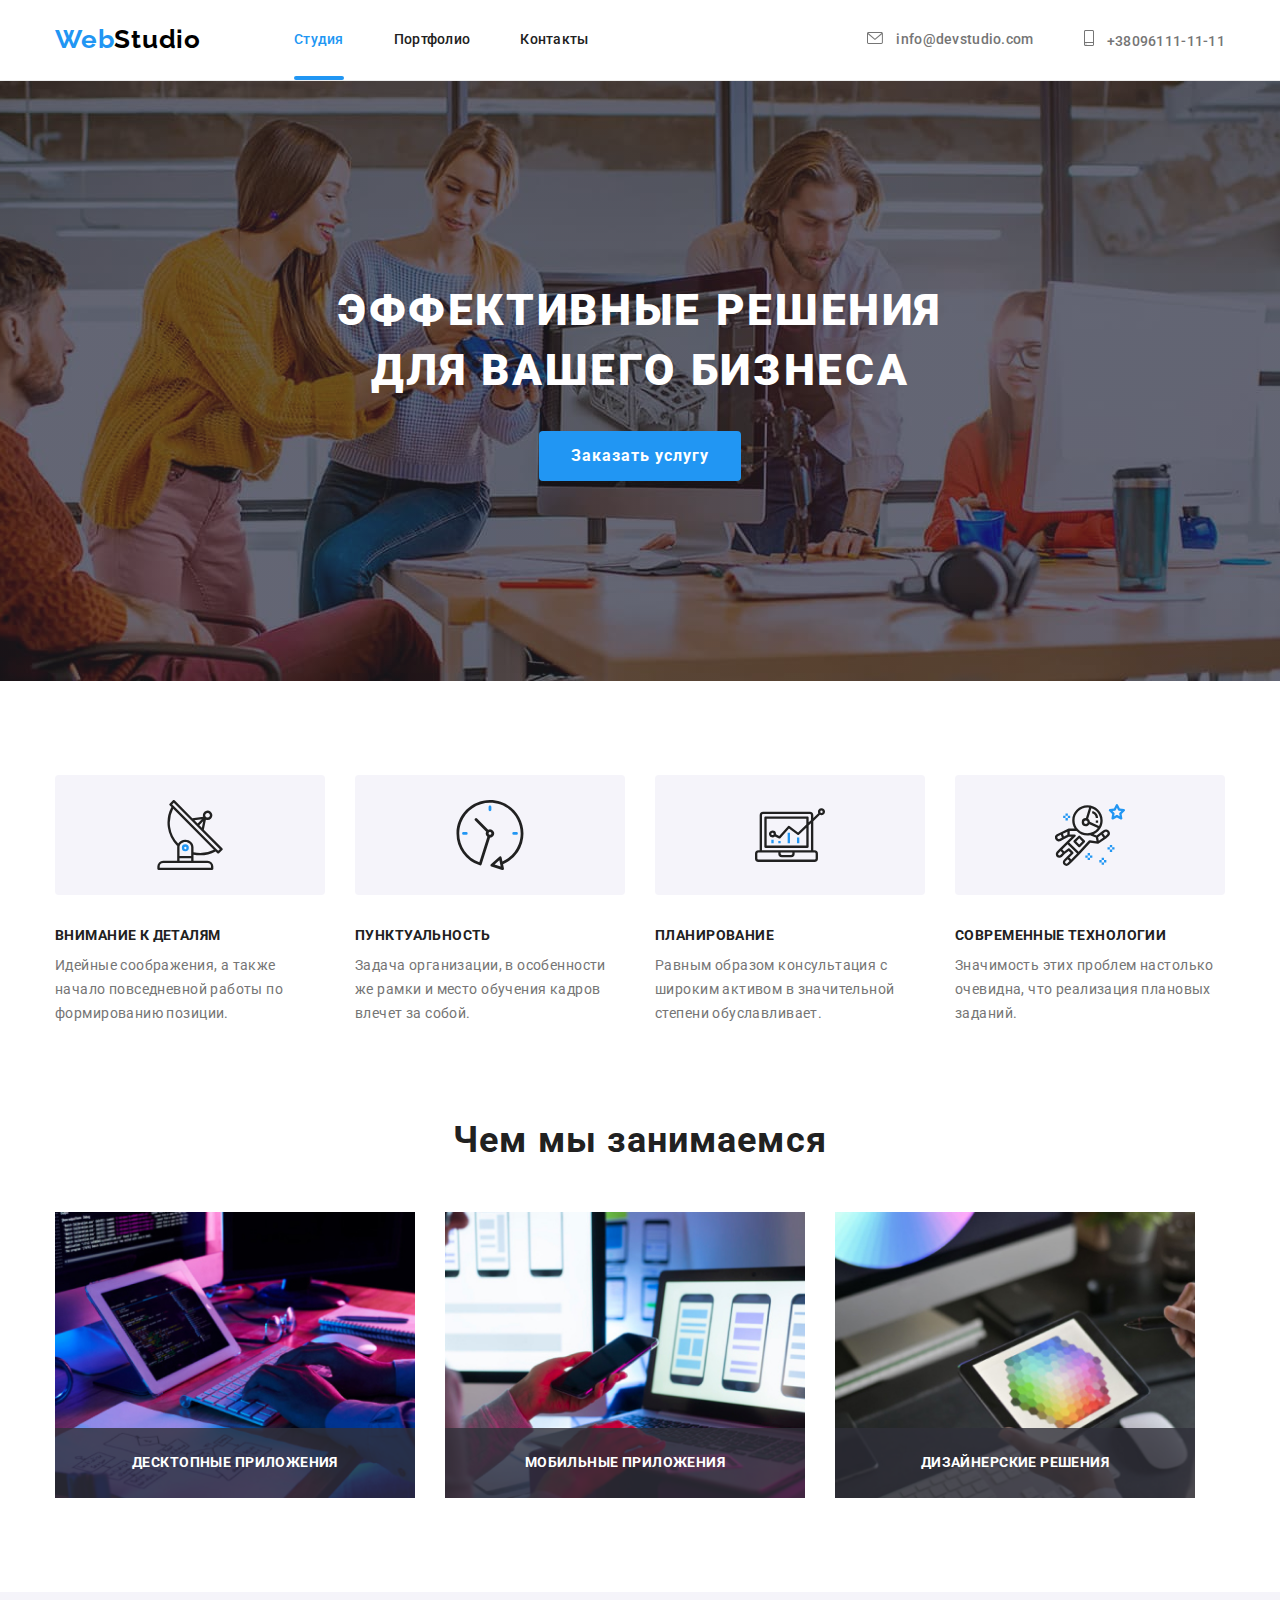
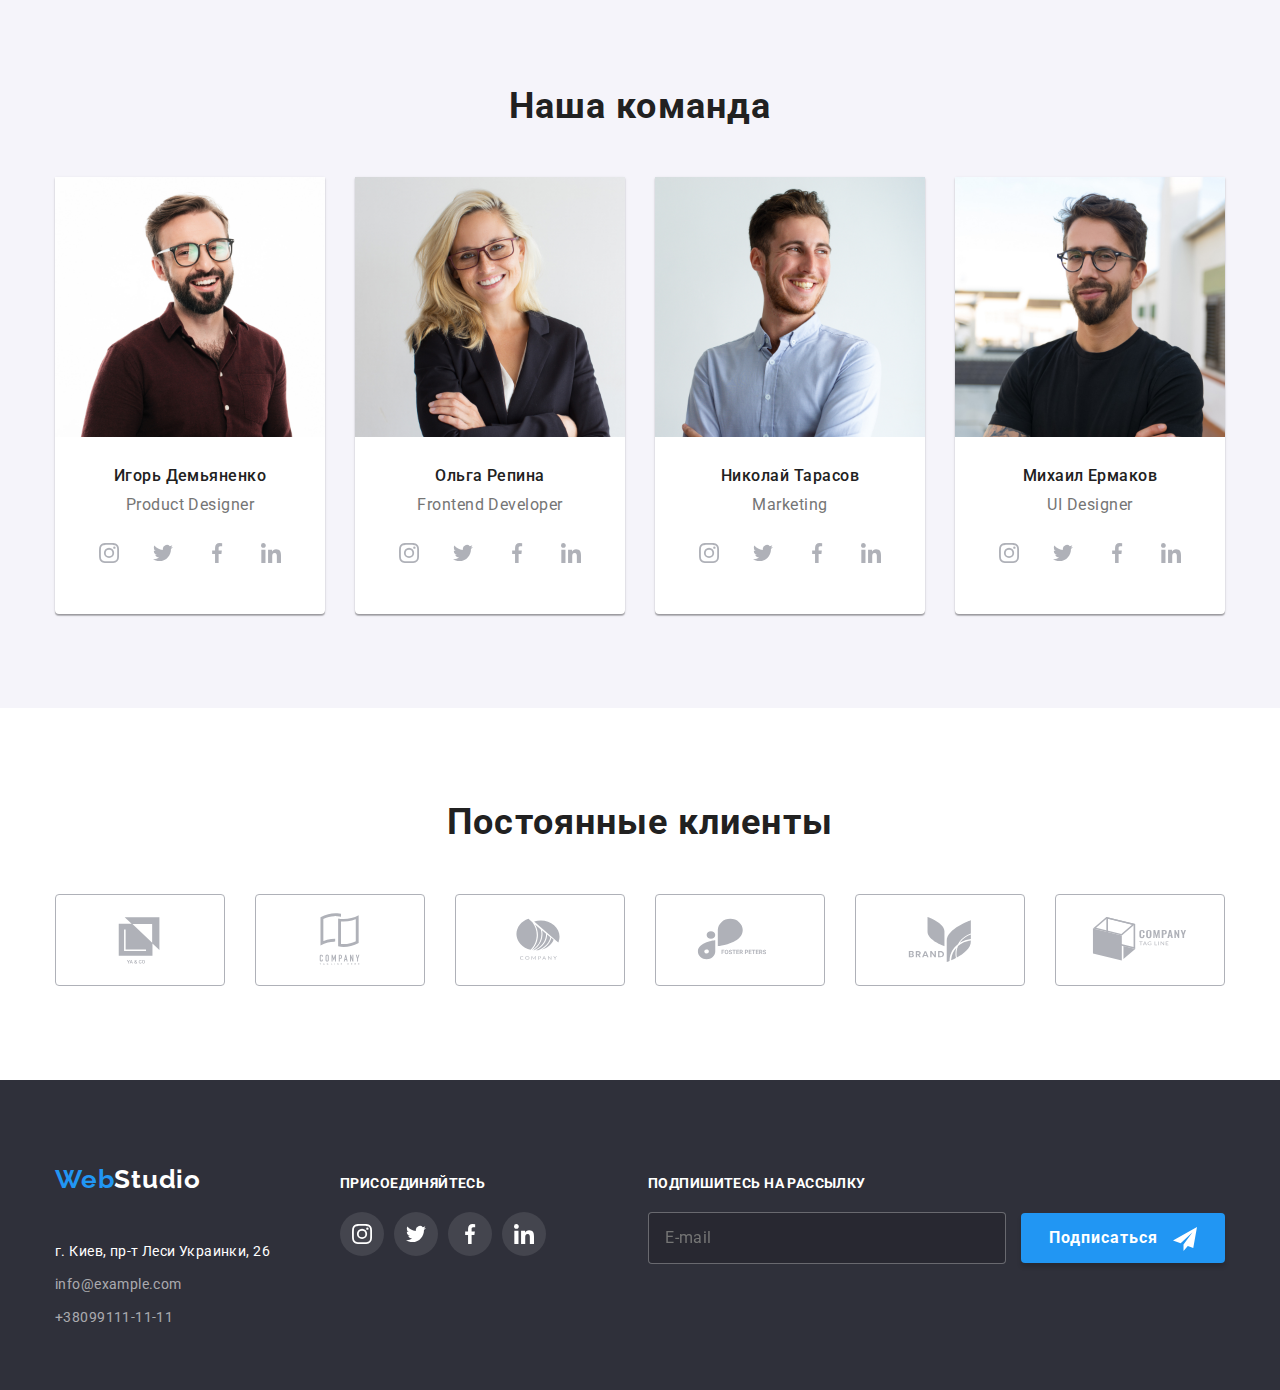
==== commit af22316d: "підключає scss" ====
--- a/index.html
+++ b/index.html
@@ -8,8 +8,8 @@
       rel="stylesheet"
       href="https://cdnjs.cloudflare.com/ajax/libs/modern-normalize/1.0.0/modern-normalize.min.css"
     />
-    <link rel="stylesheet" href="./styles/style.css" />
-    <title>goit-markup-hw-01</title>
+    <link rel="stylesheet" href="./css/main.min.css" />
+    <title>goit-markup-hw-07</title>
     <link rel="preconnect" href="https://fonts.googleapis.com" />
     <link rel="preconnect" href="https://fonts.gstatic.com" crossorigin />
     <link
@@ -20,7 +20,7 @@
   <body>
     <!--header-->
 
-    <header class="page__header">
+    <header class="header">
       <div class="container header__container">
         <nav class="header__nav">
           <a lang="en" class="logo header__logo" href="./index.html"
--- a/css/main.min.css
+++ b/css/main.min.css
@@ -0,0 +1 @@
+body{font-family:"Roboto",sans-serif;font-size:14px;letter-spacing:.03em;background-color:#fff;color:#757575}h1,h2,h3,h4,h5,h6,p{margin:0}img{display:block;max-width:100%;height:auto}.list{list-style:none;padding-left:0;margin:0}.link{text-decoration:none}.icon-social:not(:last-child){margin-right:10px}.set-card{display:flex;margin:-15px}.set-item{margin:15px;flex-basis:calc((100% - 120px)/3)}.container{width:1200px;margin:0 auto;padding:0 15px}.section{padding-top:94px;padding-bottom:94px}.logo{padding-top:24px;padding-bottom:25px;font-family:"Raleway";font-weight:700;font-size:26px;line-height:1.19;letter-spacing:.03em;text-decoration:none;color:#000}.header{border-bottom:1px solid #ececec}.header__logo--colorise{color:#2196f3}.header__nav{display:flex}.header__container{display:flex;align-items:center}.header__list{align-items:center;display:flex;margin-left:93px}.header__item--active{position:relative}.header__item:nth-child(n+2){margin-left:50px}.header__link{display:block;text-decoration:none;font-weight:500;font-size:14px;line-height:1.14;letter-spacing:.02em;color:#212121;transition:color 250ms cubic-bezier(0.4, 0, 0.2, 1)}.header__link:hover,.header__link:focus{color:#2196f3}.header__link--active{color:#2196f3}.header__link--active::after{position:absolute;content:"";bottom:-32px;left:0;border-radius:2px;width:100%;height:4px;background-color:#2196f3}.contacts{display:flex;align-items:center;margin-left:auto}.contacts__item:nth-child(n+2){margin-left:50px}.contacts__icon{margin-right:10px;fill:currentColor}.contacts__link{cursor:pointer;font-weight:500;font-size:14px;line-height:1.14;letter-spacing:.02em;color:#757575;transition:color 250ms cubic-bezier(0.4, 0, 0.2, 1)}.contacts__link:hover,.contacts__link:focus{color:#2196f3}.visually-hidden{position:absolute;width:1px;height:1px;margin:-1px;border:0;padding:0;white-space:nowrap;-webkit-clip-path:inset(100%);clip-path:inset(100%);clip:rect(0 0 0 0);overflow:hidden}.portfolio__button-list{display:flex;justify-content:center;margin-bottom:50px}.portfolio__button-item:nth-child(n+2){margin-left:8px}.portfolio__button-filter{cursor:pointer;border-radius:4px;border:rgba(0,0,0,0);padding:6px 22px;text-align:center;text-decoration:none;font-family:"Roboto";font-style:normal;font-weight:500;font-size:16px;line-height:1.62;letter-spacing:.03em;background-color:#f5f4fa;color:#212121;transition:color 250ms cubic-bezier(0.4, 0, 0.2, 1),background-color 250ms cubic-bezier(0.4, 0, 0.2, 1),box-shadow 250ms cubic-bezier(0.4, 0, 0.2, 1)}.portfolio__button-filter:hover,.portfolio__button-filter:focus{background-color:#2196f3;color:#fff;box-shadow:0px 3px 1px rgba(0,0,0,.1),0px 1px 2px rgba(0,0,0,.08),0px 2px 2px rgba(0,0,0,.12)}.portfolio__project-list{flex-wrap:wrap}.portfolio__project-card{position:relative;overflow:hidden}.portfolio__project-desc{position:absolute;width:100%;height:100%;top:0;transform:translateY(100%);padding:63px 24px;text-align:center;font-weight:400;font-size:18px;line-height:1.55;letter-spacing:.03em;color:#fff;background-color:rgba(33,150,243,.9);transition:transform 250ms cubic-bezier(0.4, 0, 0.2, 1)}.portfolio__project-link:hover .portfolio__project-desc,.portfolio__project-link:focus .portfolio__project-desc{transform:translateY(0)}.portfolio__project-link{display:block;transition:box-shadow 250ms cubic-bezier(0.4, 0, 0.2, 1)}.portfolio__project-link:hover,.portfolio__project-link:focus{box-shadow:0px 1px 1px rgba(0,0,0,.12),0px 4px 4px rgba(0,0,0,.06),1px 4px 6px rgba(0,0,0,.16)}.portfolio__project-box{padding:20px 24px;border:1px solid #eee;border-top:none}.portfolio__project-title{margin-bottom:4px;margin-right:auto;font-weight:700;font-size:18px;line-height:2;letter-spacing:.06em;color:#212121}.portfolio__project-text{margin-right:auto;font-weight:400;font-size:16px;line-height:1.88;letter-spacing:.03em;color:#757575}.hero{background-image:linear-gradient(to right, rgba(47, 48, 58, 0.4), rgba(47, 48, 58, 0.4)),url(../images/background-image-hero.jpg);background-position:center;background-repeat:no-repeat;background-size:cover;max-width:1600px;height:600px;margin-left:auto;margin-right:auto;padding-bottom:200px;padding-top:200px;text-align:center;background-color:#2f303a}.hero__title{margin-bottom:30px;font-weight:900;font-size:44px;line-height:1.36;text-align:center;letter-spacing:.06em;text-transform:uppercase;color:#fff}.hero__button{cursor:pointer;font-weight:700;font-size:16px;line-height:1.88;padding:10px 32px;letter-spacing:.06em;color:#fff;background-color:#2196f3;border-radius:4px;border:none;transition:box-shadow 250ms cubic-bezier(0.4, 0, 0.2, 1),background-color 250ms cubic-bezier(0.4, 0, 0.2, 1)}.hero__button:hover,.hero__button:focus{background-color:#188ce8;box-shadow:0px 4px 4px rgba(0,0,0,.15)}.backdrop{position:fixed;top:0;left:0;z-index:1;width:100%;height:100%;background-color:rgba(0,0,0,.2);transition:opacity 250ms cubic-bezier(0.4, 0, 0.2, 1)}.backdrop.is-hidden{opacity:0;pointer-events:none}.backdrop__modal{position:absolute;top:0;left:0;top:50%;left:50%;transform:translate(-50%, -50%);width:528px;height:581px;padding:40px;background-color:#fff;box-shadow:0px 1px 3px rgba(0,0,0,.12),0px 1px 1px rgba(0,0,0,.14),0px 2px 1px rgba(0,0,0,.2);border-radius:4px}.backdrop__icon{color:currentColor;width:18px;height:18px}.backdrop__button{position:absolute;right:8px;top:8px;cursor:pointer;padding:0;display:flex;align-items:center;justify-content:center;width:30px;height:30px;border:1px solid rgba(0,0,0,.1);border-radius:50%;background-color:#fff;transition:fill 250ms cubic-bezier(0.4, 0, 0.2, 1)}.backdrop__button:hover,.backdrop__button:focus{fill:#2196f3}.title-backdrop{font-weight:700;font-size:20px;line-height:1.15;letter-spacing:.03em;color:#212121}.signup{display:flex;flex-direction:column;width:448px;margin-top:12px}.signup__label{position:relative;margin-bottom:10px;display:flex;flex-direction:column;text-align:start;font-weight:400;font-size:12px;line-height:1.16;letter-spacing:.01em}.signup__comment{margin-bottom:20px}.signup__input{padding:12px 42px;margin-top:4px;border:1px solid rgba(33,33,33,.2);border-radius:4px;transition:border-color 250ms cubic-bezier(0.4, 0, 0.2, 1)}.signup__label:focus-within .signup__input,.signup__label:hover .signup__input{border-color:#2196f3;outline:none}.signup__icon{position:absolute;top:50%;left:12px;width:18px;height:18px;color:currentColor;transition:fill 250ms cubic-bezier(0.4, 0, 0.2, 1)}.signup__label:hover .signup__icon,.signup__label:focus-within .signup__icon{fill:#2196f3}.signup__text{padding:12px 16px;resize:none}.signup__text::-moz-placeholder{font-weight:400;font-size:14px;line-height:16px;letter-spacing:.01em;color:rgba(117,117,117,.5)}.signup__text:-ms-input-placeholder{font-weight:400;font-size:14px;line-height:16px;letter-spacing:.01em;color:rgba(117,117,117,.5)}.signup__text::placeholder{font-weight:400;font-size:14px;line-height:16px;letter-spacing:.01em;color:rgba(117,117,117,.5)}.policy__label{position:relative;font-weight:400;line-height:1.71}.policy__input{-webkit-appearance:none;-moz-appearance:none;appearance:none}.policy__icon{position:absolute;cursor:pointer;top:0;left:-20px;width:16px;height:15px;background-image:url(../images/icon.svg/icon-disable.svg);background-size:cover;transition:background-image 250ms cubic-bezier(0.4, 0, 0.2, 1)}.policy__input:checked+.policy__icon{background-image:url(../images/icon.svg/icon-check.svg)}.policy__input:focus+.policy__icon{outline:2px solid #000;border-radius:2px;background-image:url(../images/icon.svg/icon-focus.svg)}.policy__input:checked:focus+.policy__icon{outline:2px solid #000;background-image:url(../images/icon.svg/icon-check.svg)}.policy__link{cursor:pointer;font-weight:400;line-height:1.71;text-decoration:underline;color:#2196f3}.policy__button{cursor:pointer;font-weight:700;font-size:16px;line-height:1.88;letter-spacing:.06em;margin-top:30px;padding:10px 55px;color:#fff;background:#2196f3;box-shadow:0px 4px 4px rgba(0,0,0,.15);border-radius:4px;border:none;transition:background-color 250ms cubic-bezier(0.4, 0, 0.2, 1)}.policy__button:hover,.policy__button:focus{background-color:#188ce8}.peculiarities__list{display:flex}.peculiarities__item::before{content:"";display:inline-block;width:270px;height:120px;margin-bottom:30px;border-radius:4px;background-color:#f5f4fa;background-repeat:no-repeat;background-position:center}.peculiarities__item:nth-child(1)::before{background-image:url(../images/icon.svg/satelit.svg)}.peculiarities__item:nth-child(2)::before{background-image:url(../images/icon.svg/clock.svg)}.peculiarities__item:nth-child(3)::before{background-image:url(../images/icon.svg/diagram.svg)}.peculiarities__item:nth-child(4)::before{background-image:url(../images/icon.svg/astronaut.svg)}.peculiarities__item:not(:last-child){margin-right:30px}.peculiarities__title{margin-bottom:10px;font-weight:700;font-size:14px;line-height:1.14;text-transform:uppercase;color:#212121}.peculiarities__text{font-weight:400;line-height:1.71}.jobs{padding-top:0}.jobs__title{margin-bottom:50px;font-weight:700;font-size:36px;line-height:1.16;text-align:center;letter-spacing:.03em;color:#212121}.jobs__item{position:relative}.jobs__text{position:absolute;display:flex;justify-content:center;align-items:center;left:0;bottom:0;width:100%;min-height:70px;font-weight:700;line-height:1.14px;text-transform:uppercase;color:#fff;background:rgba(47,48,58,.8)}.team{background-color:#f5f4fa}.team__card{border-radius:0px 0px 4px 4px;box-shadow:0px 1px 3px rgba(0,0,0,.12),0px 1px 1px rgba(0,0,0,.14),0px 2px 1px rgba(0,0,0,.2);background-color:#fff}.team__title{margin-bottom:50px;font-weight:700;font-size:36px;line-height:1.16;text-align:center;letter-spacing:.03em;color:#212121}.team-content{padding-top:30px;padding-bottom:39px}.team-content__name{margin-top:0;margin-bottom:10px;font-weight:500;font-size:16px;line-height:1.18;text-align:center;letter-spacing:.03em;color:#212121}.team-content__job{font-weight:400;font-size:16px;line-height:1.18;margin-bottom:16px;text-align:center;letter-spacing:.03em}.team-content__list{display:flex;justify-content:center}.team-content__link{display:flex;cursor:pointer;width:44px;height:44px;border-radius:50%;color:#afb1b8;justify-content:center;align-items:center;transition:color 250ms cubic-bezier(0.4, 0, 0.2, 1),background-color 250ms cubic-bezier(0.4, 0, 0.2, 1)}.team-content__link:hover,.team-content__link:focus{background-color:#2196f3;color:#fff}.team-content__icon{fill:currentColor;width:20px;height:20px}.team-content__icon:hover,.team-content__icon:focus{fill:#fff}.clients__list{--item: 6;--amount: 5}.clients__title{margin-bottom:50px;font-weight:700;font-size:36px;line-height:1.16;text-align:center;letter-spacing:.03em;color:#212121}.clients__link{display:flex;align-items:center;justify-content:center;cursor:pointer;width:170px;height:92px;border:1px solid #afb1b8;border-radius:4px;color:#afb1b8;transition:color 250ms cubic-bezier(0.4, 0, 0.2, 1),border-color 250ms cubic-bezier(0.4, 0, 0.2, 1)}.clients__link:hover,.clients__link:focus-within{color:#2196f3;border-color:#2196f3;outline:none}.clients__img{fill:currentColor;width:106px;height:60px}.footer{padding-top:60px;padding-bottom:60px;background-color:#2f303a}.footer__container{display:flex;align-items:baseline}.footer__addres{margin-top:20px;font-style:normal}.footer__item:nth-child(n+2){margin-top:9px}.footer__title{font-weight:700;font-size:14px;line-height:1.14;letter-spacing:.03em;text-transform:uppercase;color:#fff;margin-bottom:20px}.footer__link{font-weight:400;font-size:14px;line-height:1.71;letter-spacing:.03em;color:rgba(255,255,255,.6);transition:color 250ms cubic-bezier(0.4, 0, 0.2, 1)}.footer__link:hover,.footer__link:focus{color:#2196f3}.footer__logo{display:block;font-family:"Raleway";font-weight:700;font-size:26px;line-height:1.19;letter-spacing:.03em;color:#fff;text-decoration:none}.footer__logo--colorise{color:#2196f3}.footer__map{font-weight:400;font-size:14px;line-height:1.71;letter-spacing:.03em;text-decoration:none;color:#fff;transition:color 250ms cubic-bezier(0.4, 0, 0.2, 1)}.footer__map:hover,.footer__map:focus{color:#2196f3}.social{margin-left:70px}.social__list{display:flex}.social__icon{fill:currentColor;width:20px;height:20px}.social__link{display:flex;align-items:center;justify-content:center;cursor:pointer;width:44px;height:44px;border-radius:50%;color:#fff;background-color:rgba(255,255,255,.1);transition:background-color 250ms cubic-bezier(0.4, 0, 0.2, 1)}.social__link:hover,.social__link:focus{background-color:#2196f3}.subscribe{display:flex;flex-direction:column;margin-left:auto}.subscribe__button{cursor:pointer;margin-left:12px;padding:10px 28px;font-weight:700;font-size:16px;line-height:1.88;letter-spacing:.06em;color:#fff;background:#2196f3;box-shadow:0px 4px 4px rgba(0,0,0,.15);border-radius:4px;border:none}.subscribe__icon{vertical-align:middle;margin-left:10px;width:24px;height:24px}.subscribe__input{width:358px;padding:15px 16px;font-weight:400;font-size:16px;line-height:1.25;letter-spacing:.03em;border:1px solid rgba(255,255,255,.3);background-color:rgba(0,0,0,.15);-webkit-backdrop-filter:drop-shadow(0px 4px 4px rgba(0, 0, 0, 0.15));backdrop-filter:drop-shadow(0px 4px 4px rgba(0, 0, 0, 0.15));border-radius:4px;color:rgba(255,255,255,.6)}.subscribe__label:focus-within .subscribe__input{outline:none}/*# sourceMappingURL=main.min.css.map */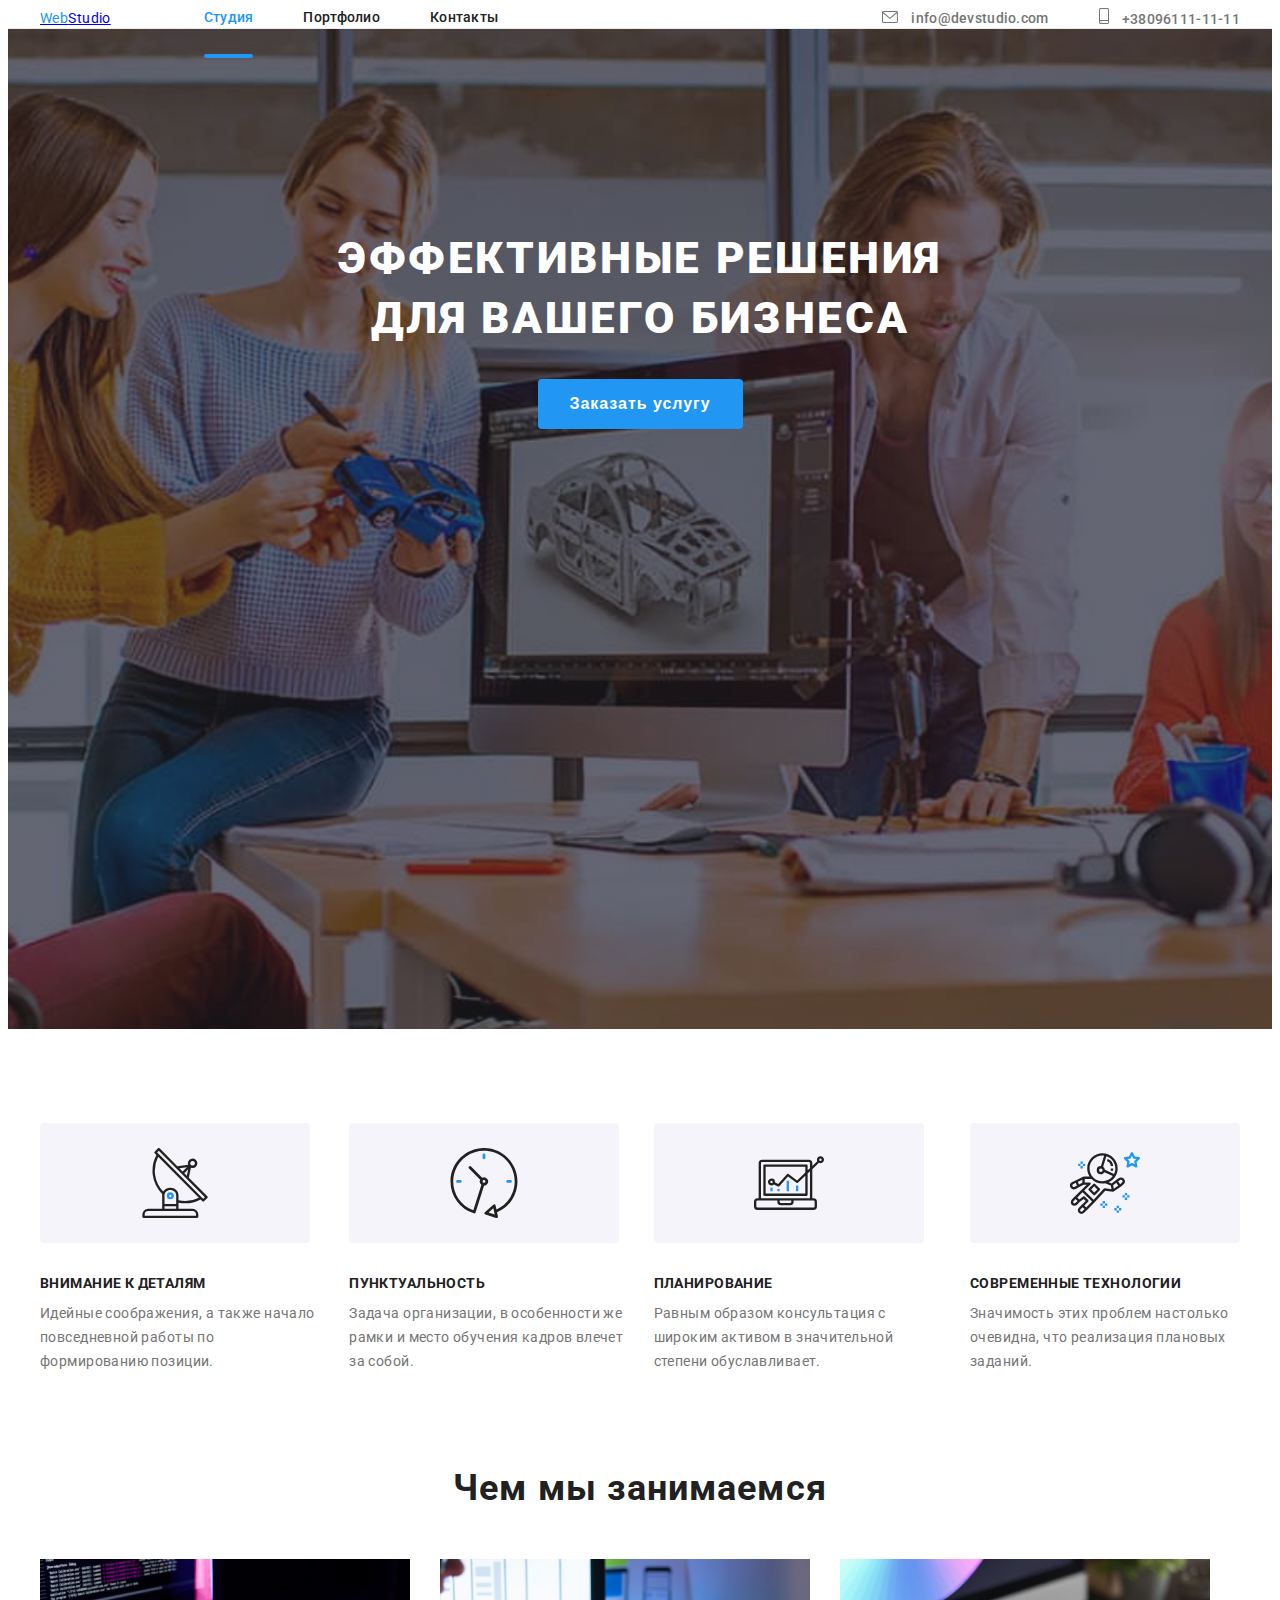
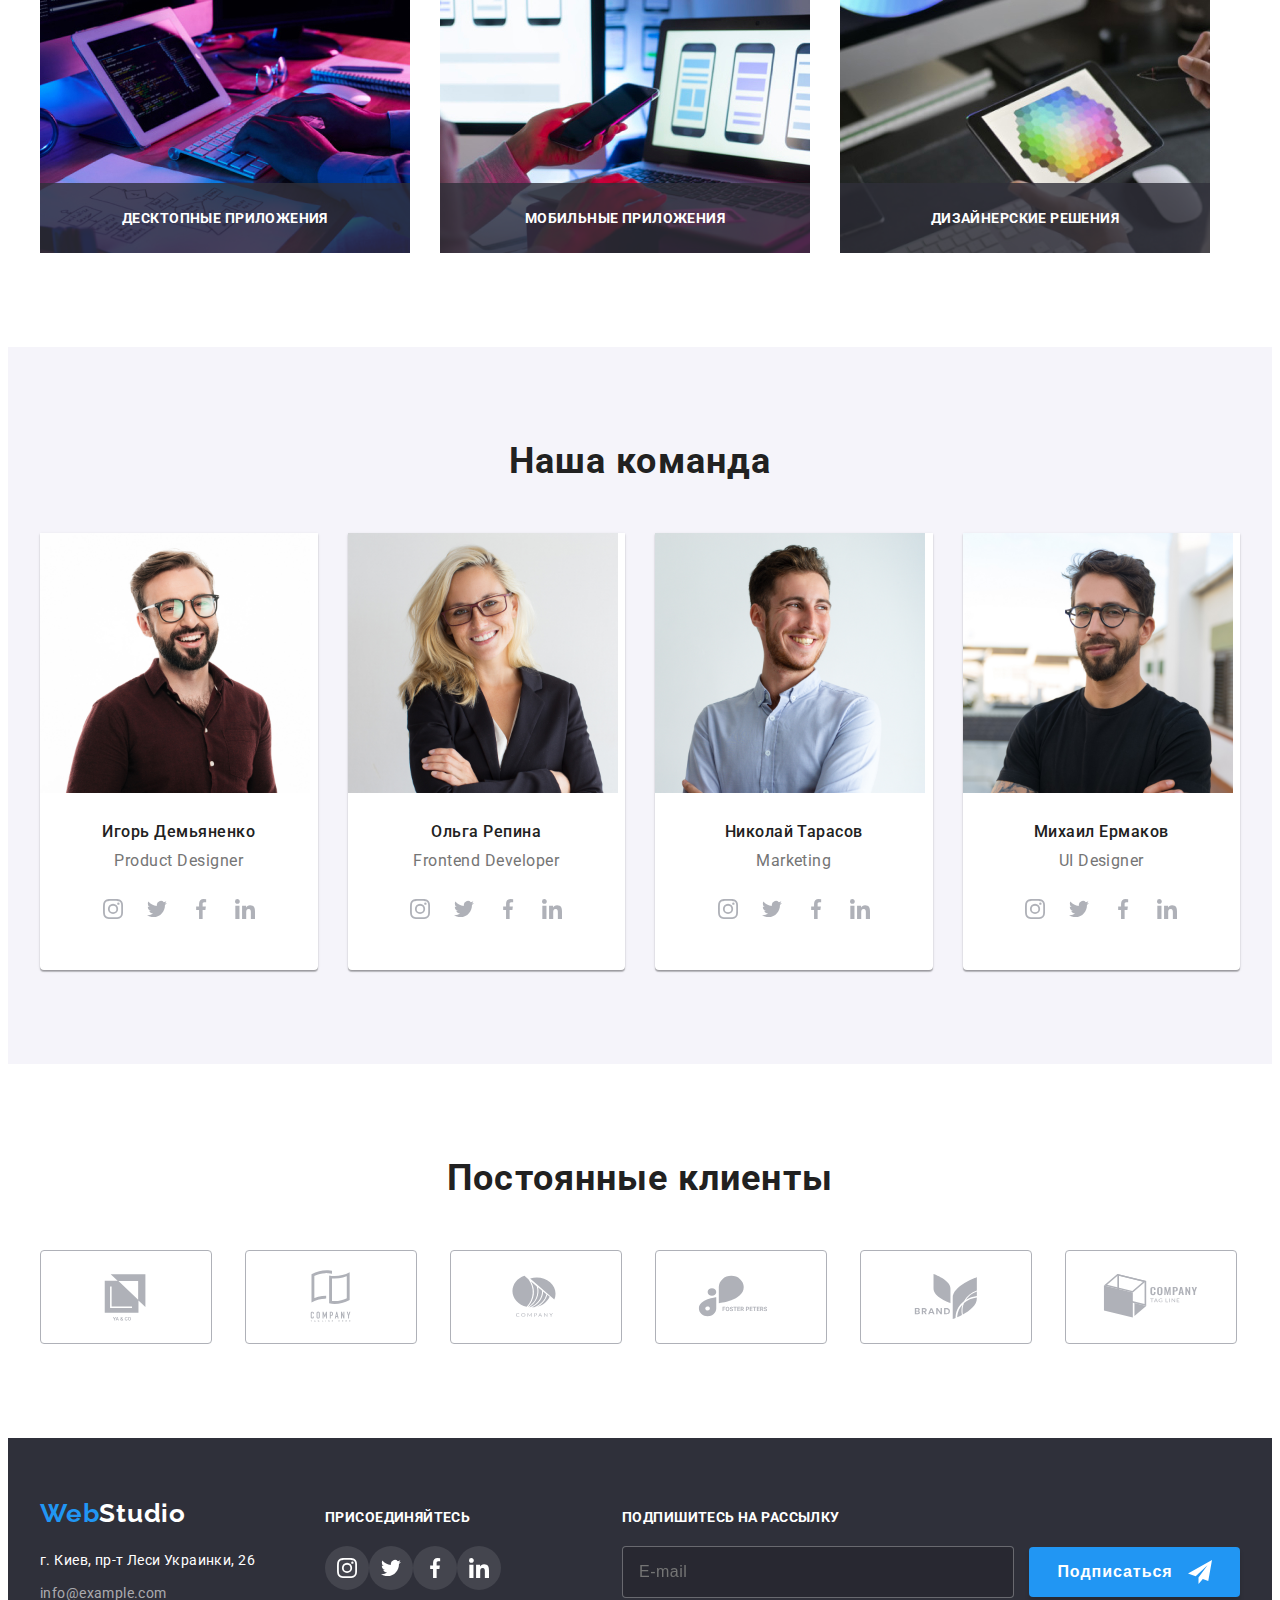
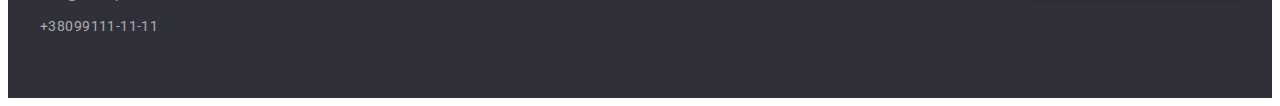
==== commit b28b40b8: "переппідключає normalize до sass" ====
--- a/index.html
+++ b/index.html
@@ -4,10 +4,7 @@
     <meta charset="UTF-8" />
     <meta http-equiv="X-UA-Compatible" content="IE=edge" />
     <meta name="viewport" content="width=device-width, initial-scale=1.0" />
-    <link
-      rel="stylesheet"
-      href="https://cdnjs.cloudflare.com/ajax/libs/modern-normalize/1.0.0/modern-normalize.min.css"
-    />
+
     <link rel="stylesheet" href="./css/main.min.css" />
     <title>goit-markup-hw-07</title>
     <link rel="preconnect" href="https://fonts.googleapis.com" />
@@ -23,7 +20,7 @@
     <header class="header">
       <div class="container header__container">
         <nav class="header__nav">
-          <a lang="en" class="logo header__logo" href="./index.html"
+          <a lang="en" class="header__logo" href="./index.html"
             ><span class="header__logo--colorise">Web</span>Studio</a
           >
 
@@ -213,14 +210,14 @@
                 <h3 class="team-content__name">Игорь Демьяненко</h3>
                 <p class="team-content__job">Product Designer</p>
                 <ul class="list team-content__list">
-                  <li class="team-content__item icon-social">
+                  <li class="team-content__item">
                     <a class="link team-content__link" href="./portfolio.html">
                       <svg class="team-content__icon">
                         <use href="./images/icon.svg/symbol-defs.svg#icon-instagram"></use>
                       </svg>
                     </a>
                   </li>
-                  <li class="team-content__item icon-social">
+                  <li class="team-content__item">
                     <a class="link team-content__link" href="./portfolio.html">
                       <svg class="team-content__icon">
                         <use
@@ -231,7 +228,7 @@
                       </svg>
                     </a>
                   </li>
-                  <li class="team-content__item icon-social">
+                  <li class="team-content__item">
                     <a class="link team-content__link" href="./portfolio.html">
                       <svg class="team-content__icon">
                         <use
@@ -242,7 +239,7 @@
                       </svg>
                     </a>
                   </li>
-                  <li class="team-content__item icon-social">
+                  <li class="team-content__item">
                     <a class="link team-content__link" href="./portfolio.html">
                       <svg class="team-content__icon">
                         <use
@@ -269,14 +266,14 @@
                 <h3 class="team-content__name">Ольга Репина</h3>
                 <p class="team-content__job">Frontend Developer</p>
                 <ul class="list team-content__list">
-                  <li class="team-content__item icon-social">
+                  <li class="team-content__item">
                     <a class="link team-content__link" href="./portfolio.html">
                       <svg class="team-content__icon">
                         <use href="./images/icon.svg/symbol-defs.svg#icon-instagram"></use>
                       </svg>
                     </a>
                   </li>
-                  <li class="team-content__item icon-social">
+                  <li class="team-content__item">
                     <a class="link team-content__link" href="./portfolio.html">
                       <svg class="team-content__icon">
                         <use
@@ -287,7 +284,7 @@
                       </svg>
                     </a>
                   </li>
-                  <li class="team-content__item icon-social">
+                  <li class="team-content__item">
                     <a class="link team-content__link" href="./portfolio.html">
                       <svg class="team-content__icon">
                         <use
@@ -324,14 +321,14 @@
                 <h3 class="team-content__name">Николай Тарасов</h3>
                 <p class="team-content__job">Marketing</p>
                 <ul class="list team-content__list">
-                  <li class="team-content__item icon-social">
+                  <li class="team-content__item">
                     <a class="link team-content__link" href="./portfolio.html">
                       <svg class="team-content__icon">
                         <use href="./images/icon.svg/symbol-defs.svg#icon-instagram"></use>
                       </svg>
                     </a>
                   </li>
-                  <li class="team-content__item icon-social">
+                  <li class="team-content__item">
                     <a class="link team-content__link" href="./portfolio.html">
                       <svg class="team-content__icon">
                         <use
@@ -342,7 +339,7 @@
                       </svg>
                     </a>
                   </li>
-                  <li class="team-content__item icon-social">
+                  <li class="team-content__item">
                     <a class="link team-content__link" href="./portfolio.html">
                       <svg class="team-content__icon">
                         <use
@@ -380,14 +377,14 @@
                 <h3 class="team-content__name">Михаил Ермаков</h3>
                 <p class="team-content__job">UI Designer</p>
                 <ul class="list team-content__list">
-                  <li class="team-content__item icon-social">
+                  <li class="team-content__item">
                     <a class="link team-content__link" href="./portfolio.html">
                       <svg class="team-content__icon">
                         <use href="./images/icon.svg/symbol-defs.svg#icon-instagram"></use>
                       </svg>
                     </a>
                   </li>
-                  <li class="team-content__item icon-social">
+                  <li class="team-content__item">
                     <a class="link team-content__link" href="./portfolio.html">
                       <svg class="team-content__icon">
                         <use
@@ -398,7 +395,7 @@
                       </svg>
                     </a>
                   </li>
-                  <li class="team-content__item icon-social">
+                  <li class="team-content__item">
                     <a class="link team-content__link" href="./portfolio.html">
                       <svg class="team-content__icon">
                         <use
@@ -409,7 +406,7 @@
                       </svg>
                     </a>
                   </li>
-                  <li class="team-content__item icon-social">
+                  <li class="team-content__item">
                     <a class="link team-content__link" href="./portfolio.html">
                       <svg class="team-content__icon">
                         <use
@@ -486,7 +483,7 @@
     <footer class="footer">
       <div class="container footer__container">
         <div>
-          <a lang="en" class="logo footer__logo" href="./index.html"
+          <a lang="en" class="footer__logo" href="./index.html"
             ><span class="footer__logo--colorise">Web</span>Studio</a
           >
           <address class="footer__addres">
@@ -512,28 +509,28 @@
         <div class="social">
           <p class="social__title footer__title">присоединяйтесь</p>
           <ul class="list social__list">
-            <li class="social__item icon-social">
+            <li class="social__item">
               <a class="social__link link" href="">
                 <svg class="social__icon">
                   <use href="./images/icon.svg/symbol-defs.svg#icon-instagram"></use>
                 </svg>
               </a>
             </li>
-            <li class="social__item icon-social">
+            <li class="social__item">
               <a class="social__link link" href="">
                 <svg class="social__icon">
                   <use href="./images/icon.svg/symbol-defs.svg#icon-twitter"></use>
                 </svg>
               </a>
             </li>
-            <li class="social__item icon-social">
+            <li class="social__item">
               <a class="social__link link" href="">
                 <svg class="social__icon">
                   <use href="./images/icon.svg/symbol-defs.svg#icon-facebook"></use>
                 </svg>
               </a>
             </li>
-            <li class="social__item icon-social">
+            <li class="social__item">
               <a class="social__link link" href="">
                 <svg class="social__icon">
                   <use href="./images/icon.svg/symbol-defs.svg#icon-linkedin"></use>
